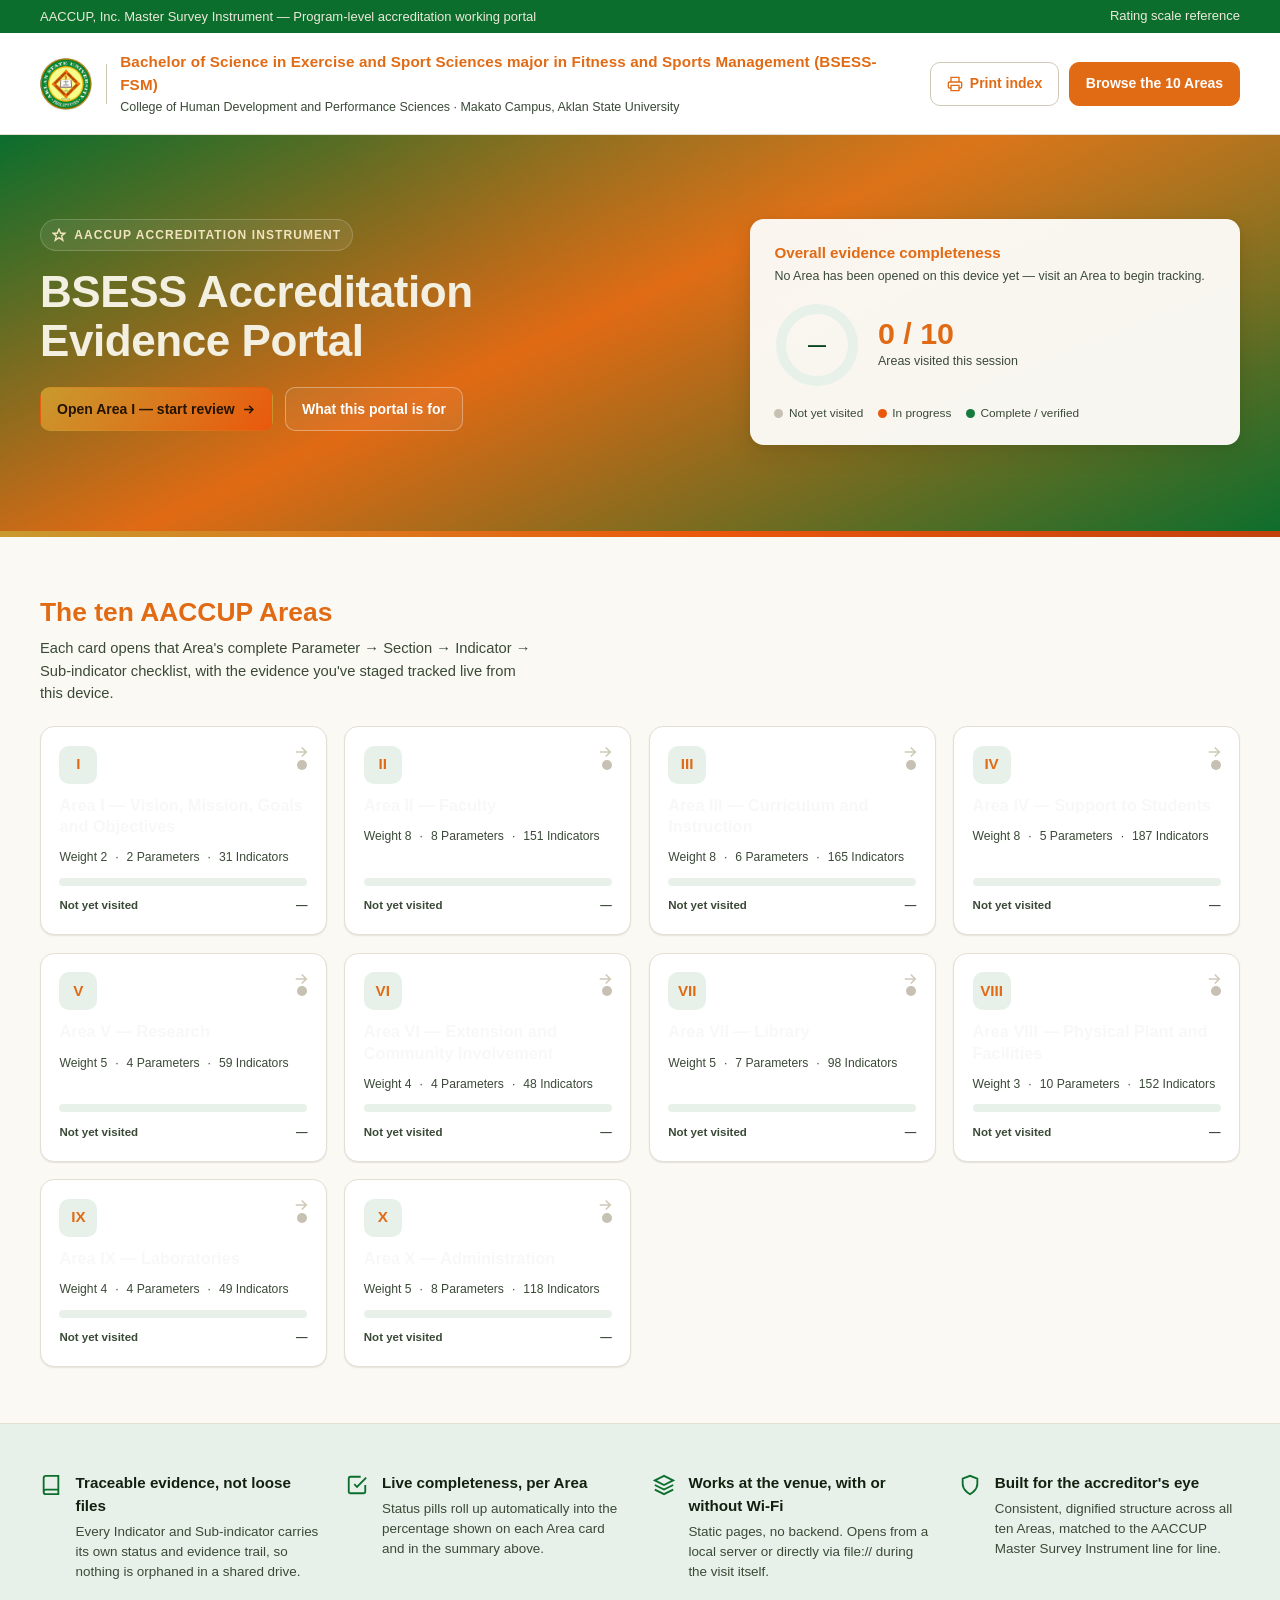
==== index.html @ 98b78274 "first commit" ====
<!DOCTYPE html>
<html lang="en">
<head>
<meta charset="UTF-8">
<meta name="viewport" content="width=device-width, initial-scale=1">
<title>BSESS Accreditation Evidence Portal — AACCUP Ten Areas | Aklan State University</title>
<meta name="description" content="Official evidence portal for the AACCUP accreditation of the Bachelor of Science in Exercise and Sport Sciences (BSESS) program at Aklan State University. Browse documentary evidence and live completeness status across all ten AACCUP Areas.">
<link rel="canonical" href="index.html">
<meta name="theme-color" content="#08421C">
<meta name="color-scheme" content="light dark">

<!-- Open Graph / Twitter — replace /assets/img/og-campaign-banner.* with the real CHDPS campaign banner export before deploy -->
<meta property="og:type" content="website">
<meta property="og:site_name" content="BSESS Accreditation Evidence Portal">
<meta property="og:title" content="BSESS Accreditation Evidence Portal — AACCUP Ten Areas">
<meta property="og:description" content="Curated documentary evidence for the AACCUP accreditation of the BSESS program, Aklan State University.">
<meta property="og:image" content="assets/img/og-campaign-banner.jpg">
<meta property="og:image:width" content="1200">
<meta property="og:image:height" content="630">
<meta name="twitter:card" content="summary_large_image">
<meta name="twitter:title" content="BSESS Accreditation Evidence Portal">
<meta name="twitter:description" content="Curated documentary evidence for the AACCUP accreditation of the BSESS program, Aklan State University.">
<meta name="twitter:image" content="assets/img/og-campaign-banner.jpg">

<!-- Favicon — inline vector mark, no external asset, never distorts -->
<link rel="icon" type="image/svg+xml" href="data:image/svg+xml,%3Csvg xmlns='http://www.w3.org/2000/svg' viewBox='0 0 64 64'%3E%3Ccircle cx='32' cy='32' r='31' fill='%2308421C' stroke='%23C99A2E' stroke-width='2'/%3E%3Ctext x='32' y='41' font-family='Georgia,serif' font-size='26' fill='%23FBF9F4' text-anchor='middle'%3EA%3C/text%3E%3C/svg%3E">
<link rel="apple-touch-icon" href="data:image/svg+xml,%3Csvg xmlns='http://www.w3.org/2000/svg' viewBox='0 0 64 64'%3E%3Crect width='64' height='64' rx='12' fill='%2308421C'/%3E%3Ctext x='32' y='41' font-family='Georgia,serif' font-size='26' fill='%23FBF9F4' text-anchor='middle'%3EA%3C/text%3E%3C/svg%3E">

<script type="application/ld+json">
{
  "@context": "https://schema.org",
  "@graph": [
    {
      "@type": "EducationalOrganization",
      "name": "Aklan State University",
      "alternateName": "ASU",
      "url": "https://asu.edu.ph/",
      "department": {
        "@type": "EducationalOrganization",
        "name": "College of Human Development and Physical Sciences",
        "alternateName": "CHDPS"
      }
    },
    {
      "@type": "Organization",
      "name": "BSESS Accreditation Evidence Portal",
      "description": "Curated repository of documentary evidence organized against the AACCUP Master Survey Instrument (10 Areas) for the Bachelor of Science in Exercise and Sport Sciences program.",
      "parentOrganization": "Aklan State University"
    }
  ]
}
</script>

<style>
/* ============================================================
   BSESS Accreditation Evidence Portal — Landing screen
   Hand-written, dependency-free CSS. No frameworks, no CDN.
   ============================================================ */
:root{
  --green-900:#f8f8f8;
  --green-800:#e16a14;
  --green-700:#0B6E2D;
  --green-600:#157A3C;
  --green-100:#E7F1E9;
  --gold-600:#A9791E;
  --gold-500:#C99A2E;
  --gold-200:#F1E3BE;
  --orange-600:#C2410C;
  --orange-500:#EA580C;
  --orange-100:#FCE7DA;
  --ink:#12210F;
  --ink-soft:#3A4A37;
  --paper:#FBF9F4;
  --surface:#FFFFFF;
  --line:#E3DFD3;
  --line-strong:#CFC9B8;
  --focus:#C2410C;
  --radius:14px;
  --shadow-1:0 1px 2px rgba(18,33,15,.06),0 1px 1px rgba(18,33,15,.04);
  --shadow-2:0 8px 24px rgba(18,33,15,.10),0 2px 6px rgba(18,33,15,.06);
  --maxw:1240px;
  --dur:220ms;
  --ease:cubic-bezier(.2,.7,.2,1);
  font-size:16px;
}
@media (min-width:1600px){:root{font-size:17px;}}

*{box-sizing:border-box;}
html,body{margin:0;padding:0;}
html{-webkit-text-size-adjust:100%;}
body{
  font-family:-apple-system,BlinkMacSystemFont,"Segoe UI",Roboto,"Helvetica Neue",Arial,"Noto Sans",sans-serif;
  color:var(--ink);
  background:var(--paper);
  line-height:1.5;
}
img{max-width:100%;display:block;}
a{color:inherit;}
button{font:inherit;}

/* Focus ring — WCAG AA visible, 2px, orange-600, never suppressed */
:focus-visible{
  outline:2px solid var(--focus);
  outline-offset:2px;
  border-radius:6px;
}
a:focus,button:focus{outline:none;} /* fallback removed; :focus-visible governs */

/* Skip link */
.skip-link{
  position:absolute;
  left:-999px;
  top:0;
  background:var(--green-800);
  color:#fff;
  padding:.75rem 1.1rem;
  z-index:1000;
  border-radius:0 0 8px 0;
  font-weight:600;
}
.skip-link:focus{left:0;}

.visually-hidden{
  position:absolute!important;
  width:1px;height:1px;
  overflow:hidden;
  clip:rect(0 0 0 0);
  white-space:nowrap;
}

/* ---------- Utility bar ---------- */
.utility-bar{
  background:var(--green-700);
  color:#EDE9DA;
  font-size:.8125rem;
}
.utility-bar .wrap{
  max-width:var(--maxw);
  margin:0 auto;
  padding:.4rem 1.25rem;
  display:flex;
  gap:1rem;
  justify-content:space-between;
  align-items:center;
  flex-wrap:wrap;
}
.utility-bar a{
  color:#EDE9DA;
  text-decoration:none;
  border-bottom:1px solid transparent;
}
.utility-bar a:hover{border-bottom-color:var(--gold-500);}

/* ---------- Header / masthead ---------- */
.masthead{
  background:var(--surface);
  border-bottom:1px solid var(--line);
}
.masthead .wrap{
  max-width:var(--maxw);
  margin:0 auto;
  padding:1.1rem 1.25rem;
  display:flex;
  align-items:center;
  gap:1rem;
  flex-wrap:wrap;
}
.brand-lockup{
  display:flex;
  align-items:center;
  gap:.85rem;
  min-width:0;
  flex:1 1 320px;
}
.brand-lockup svg{
  flex-shrink:0;
  width:52px;height:52px;
}
.brand-lockup .divider{
  width:1px;
  height:40px;
  background:var(--line-strong);
  flex-shrink:0;
}
.brand-text h2{
  margin:0;
  font-size:.95rem;
  font-weight:700;
  color:var(--green-800);
  letter-spacing:.01em;
}
.brand-text p{
  margin:.1rem 0 0;
  font-size:.78rem;
  color:var(--ink-soft);
}
.masthead-actions{
  display:flex;
  gap:.6rem;
  flex-wrap:wrap;
}
.btn{
  display:inline-flex;
  align-items:center;
  gap:.4rem;
  min-height:44px;
  padding:.55rem 1rem;
  border-radius:10px;
  border:1px solid var(--line-strong);
  background:var(--surface);
  color:var(--green-800);
  font-weight:600;
  font-size:.875rem;
  text-decoration:none;
  cursor:pointer;
  transition:background var(--dur) var(--ease),border-color var(--dur) var(--ease);
}
.btn:hover{background:var(--green-100);border-color:var(--green-600);}
.btn.primary{
  background:var(--green-800);
  border-color:var(--green-800);
  color:#fff;
}
.btn.primary:hover{background:var(--green-700);}

/* ---------- Hero ---------- */
.hero{
  position:relative;
  overflow:hidden;
  background:
    radial-gradient(1200px 480px at 82% -10%, rgba(201,154,46,.28), transparent 60%),
    linear-gradient(155deg,var(--green-700) 0%, var(--green-800) 46%, var(--green-700) 100%);
  color:#F3EFE1;
}
.hero::after{
  content:"";
  position:absolute;
  inset:auto 0 0 0;
  height:6px;
  background:linear-gradient(90deg,var(--gold-500),var(--orange-500) 55%,var(--orange-600));
}
.hero .wrap{
  max-width:var(--maxw);
  margin:0 auto;
  padding:clamp(2.4rem,6vw,4.5rem) 1.25rem clamp(2.8rem,7vw,5rem);
  display:grid;
  grid-template-columns:1.15fr .85fr;
  gap:clamp(1.5rem,4vw,3rem);
  align-items:center;
}
@media (max-width:900px){
  .hero .wrap{grid-template-columns:1fr;}
}
.eyebrow{
  display:inline-flex;
  align-items:center;
  gap:.5rem;
  font-size:.75rem;
  font-weight:700;
  letter-spacing:.09em;
  text-transform:uppercase;
  color:var(--gold-200);
  background:rgba(255,255,255,.08);
  border:1px solid rgba(255,255,255,.18);
  padding:.35rem .7rem;
  border-radius:999px;
  margin-bottom:1rem;
}
.hero h1{
  font-size:clamp(1.9rem,4vw,2.75rem);
  line-height:1.12;
  margin:0 0 .7rem;
  font-weight:800;
  letter-spacing:-.01em;
}
.hero .lede{
  font-size:clamp(1rem,1.6vw,1.15rem);
  color:#E4DECB;
  max-width:46ch;
  margin:0 0 1.4rem;
}
.hero-cta{
  display:flex;
  gap:.75rem;
  flex-wrap:wrap;
  margin-bottom:1.6rem;
}
.hero .btn.on-dark{
  background:rgba(255,255,255,.06);
  border-color:rgba(255,255,255,.35);
  color:#fff;
}
.hero .btn.on-dark:hover{background:rgba(255,255,255,.16);}
.hero .btn.gold{
  background:linear-gradient(135deg,var(--gold-500),var(--orange-500));
  border-color:transparent;
  color:#241300;
}
.hero .btn.gold:hover{filter:brightness(1.06);}

.instrument-chip{
  display:flex;
  gap:.6rem;
  align-items:flex-start;
  font-size:.85rem;
  color:#D9D2BA;
  border-top:1px solid rgba(255,255,255,.18);
  padding-top:1rem;
  max-width:46ch;
}
.instrument-chip svg{flex-shrink:0;margin-top:2px;}

/* Overall progress card inside hero */
.progress-card{
  background:rgba(251,249,244,.98);
  color:var(--ink);
  border-radius:var(--radius);
  padding:1.4rem 1.5rem;
  box-shadow:var(--shadow-2);
}
.progress-card h2{
  margin:0 0 .15rem;
  font-size:.95rem;
  font-weight:700;
  color:var(--green-800);
}
.progress-card .sub{
  margin:0 0 1rem;
  font-size:.78rem;
  color:var(--ink-soft);
}
.progress-ring-row{
  display:flex;
  align-items:center;
  gap:1.1rem;
}
.progress-ring{
  flex-shrink:0;
}
.progress-stat-value{
  font-size:1.9rem;
  font-weight:800;
  color:var(--green-800);
  line-height:1;
}
.progress-stat-label{
  font-size:.78rem;
  color:var(--ink-soft);
  margin-top:.2rem;
}
.mini-legend{
  display:flex;
  gap:.9rem;
  margin-top:1.1rem;
  flex-wrap:wrap;
  font-size:.74rem;
  color:var(--ink-soft);
}
.mini-legend span{display:inline-flex;align-items:center;gap:.35rem;}
.mini-legend i{width:9px;height:9px;border-radius:50%;display:inline-block;}

/* ---------- Section framing ---------- */
main{display:block;}
.section{
  max-width:var(--maxw);
  margin:0 auto;
  padding:clamp(2.2rem,5vw,3.5rem) 1.25rem;
}
.section-head{
  display:flex;
  justify-content:space-between;
  align-items:flex-end;
  gap:1rem;
  flex-wrap:wrap;
  margin-bottom:1.4rem;
}
.section-head h2{
  font-size:clamp(1.3rem,2.4vw,1.65rem);
  margin:0 0 .3rem;
  color:var(--green-800);
  font-weight:800;
}
.section-head p{
  margin:0;
  color:var(--ink-soft);
  max-width:60ch;
  font-size:.92rem;
}

/* ---------- Area grid ---------- */
.area-grid{
  list-style:none;
  margin:0;
  padding:0;
  display:grid;
  grid-template-columns:repeat(auto-fill,minmax(270px,1fr));
  gap:1.1rem;
}
@container (min-width: 1024px){
  .area-grid{grid-template-columns:repeat(5,1fr);}
}
.area-card{
  position:relative;
  display:flex;
  flex-direction:column;
  gap:.7rem;
  height:100%;
  background:var(--surface);
  border:1px solid var(--line);
  border-radius:var(--radius);
  padding:1.15rem 1.15rem 1.25rem;
  text-decoration:none;
  color:var(--ink);
  box-shadow:var(--shadow-1);
  transition:transform var(--dur) var(--ease),box-shadow var(--dur) var(--ease),border-color var(--dur) var(--ease);
  min-height:44px;
}
.area-card:hover{
  transform:translateY(-3px);
  box-shadow:var(--shadow-2);
  border-color:var(--green-600);
}
.area-card:focus-visible{
  transform:translateY(-3px);
}
.area-card .top-row{
  display:flex;
  align-items:center;
  justify-content:space-between;
  gap:.6rem;
}
.area-roman{
  display:inline-flex;
  align-items:center;
  justify-content:center;
  width:38px;height:38px;
  border-radius:10px;
  background:var(--green-100);
  color:var(--green-800);
  font-weight:800;
  font-size:.95rem;
  flex-shrink:0;
}
.status-dot{
  width:10px;height:10px;
  border-radius:50%;
  flex-shrink:0;
}
.status-dot.not-visited{background:#C6C1B2;}
.status-dot.started{background:var(--orange-500);}
.status-dot.complete{background:var(--green-600);}

.area-card h3{
  margin:0;
  font-size:1.02rem;
  font-weight:700;
  line-height:1.3;
  color:var(--green-900);
}
.area-meta{
  font-size:.76rem;
  color:var(--ink-soft);
  display:flex;
  gap:.5rem;
  flex-wrap:wrap;
}
.area-meta span{white-space:nowrap;}
.area-progress-track{
  height:8px;
  border-radius:999px;
  background:var(--green-100);
  overflow:hidden;
  margin-top:auto;
}
.area-progress-fill{
  height:100%;
  border-radius:999px;
  background:linear-gradient(90deg,var(--green-600),var(--green-800));
  width:0%;
  transition:width var(--dur) var(--ease);
}
.area-progress-fill.has-gold{
  background:linear-gradient(90deg,var(--gold-500),var(--orange-500));
}
.area-progress-text{
  display:flex;
  justify-content:space-between;
  font-size:.72rem;
  color:var(--ink-soft);
  font-weight:600;
}
.area-card .go{
  position:absolute;
  top:1rem;right:1rem;
  color:var(--line-strong);
}
.area-card:hover .go,.area-card:focus-visible .go{color:var(--orange-600);}

@media (prefers-reduced-motion:reduce){
  .area-card,.area-progress-fill{transition:none;}
  .area-card:hover{transform:none;}
}

/* ---------- About / purpose strip ---------- */
.purpose-strip{
  background:var(--green-100);
  border-top:1px solid var(--line);
  border-bottom:1px solid var(--line);
}
.purpose-grid{
  max-width:var(--maxw);
  margin:0 auto;
  padding:clamp(2rem,4vw,3rem) 1.25rem;
  display:grid;
  grid-template-columns:repeat(auto-fit,minmax(220px,1fr));
  gap:1.6rem;
}
.purpose-item{display:flex;gap:.85rem;align-items:flex-start;}
.purpose-item svg{flex-shrink:0;color:var(--green-700);margin-top:2px;}
.purpose-item h3{margin:0 0 .25rem;font-size:.95rem;color:var(--green-7ss00);}
.purpose-item p{margin:0;font-size:.84rem;color:var(--ink-soft);}

/* ---------- Footer ---------- */
footer.site-footer{
  background:var(--green-700);
  color:#CFC9B8;
}
.site-footer .wrap{
  max-width:var(--maxw);
  margin:0 auto;
  padding:2rem 1.25rem;
  display:flex;
  justify-content:space-between;
  gap:1.5rem;
  flex-wrap:wrap;
  font-size:.82rem;
}
.site-footer a{color:#E7DFC3;text-decoration:none;}
.site-footer a:hover{text-decoration:underline;}
.rating-note{max-width:560px;line-height:1.6;}
.rating-note table{
  border-collapse:collapse;
  margin-top:.6rem;
  font-size:.78rem;
}
.rating-note th,.rating-note td{
  border:1px solid rgba(255,255,255,.18);
  padding:.3rem .55rem;
  text-align:left;
}

/* ---------- Print stylesheet: clean one-page cover sheet ---------- */
@media print{
  .no-print,.utility-bar,.masthead-actions,.hero-cta,.progress-card,.purpose-strip,.site-footer nav,.area-card .go,.skip-link{
    display:none!important;
  }
  body{background:#fff;color:#000;}
  .hero{background:none;color:#000;padding:0;}
  .hero::after{display:none;}
  .hero .wrap{grid-template-columns:1fr;padding:0 0 1rem;}
  .brand-lockup svg,.instrument-chip svg{filter:none;}
  .instrument-chip{color:#000;border-color:#000;}
  .area-grid{grid-template-columns:1fr!important;gap:0;}
  .area-card{
    box-shadow:none;border:none;border-bottom:1px solid #999;
    border-radius:0;padding:.5rem 0;flex-direction:row;align-items:center;gap:.5rem;
  }
  .area-card:hover{transform:none;}
  .area-progress-track{display:none;}
  .print-index{display:block!important;}
  a{color:#000;}
  @page{margin:2cm;}
}
.print-index{display:none;}

/* ---------- Dark mode ---------- */
@media (prefers-color-scheme:dark){
  :root{
    --paper:#0E1B0F;
    --surface:#152417;
    --ink:#EDE9DA;
    --ink-soft:#B9B49E;
    --line:#28371F;
    --line-strong:#3A4B2B;
    --green-100:#1C2B1A;
  }
  .masthead{background:var(--surface);}
  .progress-card{background:#1B2A18;color:var(--ink);}
  .progress-card h2{color:#DCE8D4;}
  .status-dot.not-visited{background:#5A5544;}
  .btn{background:var(--surface);color:#EDE9DA;}
  .btn:hover{background:#1E2E19;}
}
</style>
</head>
<body>

<a class="skip-link" href="#main-content">Skip to content</a>

<div class="utility-bar no-print">
  <div class="wrap">
    <span>AACCUP, Inc. Master Survey Instrument — Program-level accreditation working portal</span>
    <a href="#rating-scale">Rating scale reference</a>
  </div>
</div>

<header class="masthead">
  <div class="wrap">
    <div class="brand-lockup">
      <!-- ASU seal — vector mark, fixed aspect, never stretched, no colour filter -->
      <picture>
  <img src="assets/img/asu-seal-208.png"
       alt="Official seal of Aklan State University"
       width="52" height="52"
       fetchpriority="high" decoding="async">
</picture>
      <span class="divider" aria-hidden="true"></span>
      <div class="brand-text">
        <h2>Bachelor of Science in Exercise and Sport Sciences major in Fitness and Sports Management (BSESS-FSM)</h2>
        <p>College of Human Development and Performance Sciences · Makato Campus, Aklan State University</p>
      </div>
    </div>
    <div class="masthead-actions no-print">
      <button type="button" class="btn" id="printBtn">
        <svg width="16" height="16" viewBox="0 0 24 24" fill="none" stroke="currentColor" stroke-width="2" aria-hidden="true"><path d="M6 9V2h12v7M6 18H4a2 2 0 0 1-2-2v-5a2 2 0 0 1 2-2h16a2 2 0 0 1 2 2v5a2 2 0 0 1-2 2h-2M6 14h12v8H6z"/></svg>
        Print index
      </button>
      <a class="btn primary" href="#area-grid">Browse the 10 Areas</a>
    </div>
  </div>
</header>

<main id="main-content">

  <section class="hero" aria-labelledby="hero-heading">
    <div class="wrap">
      <div>
        <p class="eyebrow">
          <svg width="14" height="14" viewBox="0 0 24 24" fill="none" stroke="currentColor" stroke-width="2.4" aria-hidden="true"><path d="M12 2l3 7h7l-5.5 4.5L18.5 21 12 16.5 5.5 21l2-7.5L2 9h7z"/></svg>
          AACCUP Accreditation Instrument
        </p>
        <h1 id="hero-heading">BSESS Accreditation<br>Evidence Portal</h1>
        <p class="lede"></p>
        <div class="hero-cta">
          <a class="btn gold" href="#area-grid">
            Open Area I — start review
            <svg width="15" height="15" viewBox="0 0 24 24" fill="none" stroke="currentColor" stroke-width="2.5" aria-hidden="true"><path d="M5 12h14M13 6l6 6-6 6"/></svg>
          </a>
          <a class="btn on-dark" href="#purpose">What this portal is for</a>
        </div>
      </div>

      <div class="progress-card" aria-labelledby="progress-heading">
        <h2 id="progress-heading">Overall evidence completeness</h2>
        <p class="sub" id="progressSub">Loading locally staged progress…</p>
        <div class="progress-ring-row">
          <svg class="progress-ring" width="86" height="86" viewBox="0 0 86 86" role="img" aria-labelledby="ringLabel">
            <title id="ringLabel">Overall percent of indicators marked complete or verified</title>
            <circle cx="43" cy="43" r="36" fill="none" stroke="#E7F1E9" stroke-width="10"/>
            <circle id="ringFill" cx="43" cy="43" r="36" fill="none" stroke="#0B6E2D" stroke-width="10"
                    stroke-dasharray="226.19" stroke-dashoffset="226.19" stroke-linecap="round" transform="rotate(-90 43 43)"/>
            <text id="ringPercent" x="43" y="49" text-anchor="middle" font-family="inherit" font-size="18" font-weight="800" fill="#08421C">—</text>
          </svg>
          <div>
            <div class="progress-stat-value" id="statAreasVisited">0 / 10</div>
            <div class="progress-stat-label">Areas visited this session</div>
          </div>
        </div>
        <div class="mini-legend">
          <span><i style="background:#C6C1B2"></i> Not yet visited</span>
          <span><i style="background:#EA580C"></i> In progress</span>
          <span><i style="background:#157A3C"></i> Complete / verified</span>
        </div>
      </div>
    </div>
  </section>

  <section class="section" id="area-grid-section" aria-labelledby="areas-heading">
    <div class="section-head">
      <div>
        <h2 id="areas-heading">The ten AACCUP Areas</h2>
        <p>Each card opens that Area's complete Parameter → Section → Indicator → Sub-indicator checklist, with the evidence you've staged tracked live from this device.</p>
      </div>
    </div>
    <ul class="area-grid" id="area-grid" role="list"></ul>
  </section>

  <section class="purpose-strip" id="purpose" aria-labelledby="purpose-heading">
    <div class="purpose-grid">
      <h2 id="purpose-heading" class="visually-hidden">What this portal is for</h2>
      <div class="purpose-item">
        <svg width="22" height="22" viewBox="0 0 24 24" fill="none" stroke="currentColor" stroke-width="2" aria-hidden="true"><path d="M4 19.5A2.5 2.5 0 0 1 6.5 17H20M6.5 2H20v20H6.5A2.5 2.5 0 0 1 4 19.5v-15A2.5 2.5 0 0 1 6.5 2z"/></svg>
        <div>
          <h3>Traceable evidence, not loose files</h3>
          <p>Every Indicator and Sub-indicator carries its own status and evidence trail, so nothing is orphaned in a shared drive.</p>
        </div>
      </div>
      <div class="purpose-item">
        <svg width="22" height="22" viewBox="0 0 24 24" fill="none" stroke="currentColor" stroke-width="2" aria-hidden="true"><path d="M9 11l3 3L22 4M21 12v7a2 2 0 0 1-2 2H5a2 2 0 0 1-2-2V5a2 2 0 0 1 2-2h11"/></svg>
        <div>
          <h3>Live completeness, per Area</h3>
          <p>Status pills roll up automatically into the percentage shown on each Area card and in the summary above.</p>
        </div>
      </div>
      <div class="purpose-item">
        <svg width="22" height="22" viewBox="0 0 24 24" fill="none" stroke="currentColor" stroke-width="2" aria-hidden="true"><path d="M12 2L2 7l10 5 10-5-10-5zM2 17l10 5 10-5M2 12l10 5 10-5"/></svg>
        <div>
          <h3>Works at the venue, with or without Wi-Fi</h3>
          <p>Static pages, no backend. Opens from a local server or directly via file:// during the visit itself.</p>
        </div>
      </div>
      <div class="purpose-item">
        <svg width="22" height="22" viewBox="0 0 24 24" fill="none" stroke="currentColor" stroke-width="2" aria-hidden="true"><path d="M12 22s8-4 8-11V5l-8-3-8 3v6c0 7 8 11 8 11z"/></svg>
        <div>
          <h3>Built for the accreditor's eye</h3>
          <p>Consistent, dignified structure across all ten Areas, matched to the AACCUP Master Survey Instrument line for line.</p>
        </div>
      </div>
    </div>
  </section>

</main>



<!-- Print-only one-page cover sheet: seal, program, area index table, revision date. No nav, no buttons. -->
<div class="print-index">
  <h1 style="margin-bottom:.2rem;">BSESS Accreditation Evidence Portal</h1>
  <p style="margin:0 0 1rem;">College of Human Development and Physical Sciences (CHDPS) · Aklan State University<br>AACCUP, Inc. Master Survey Instrument — Area Index</p>
  <table style="width:100%;border-collapse:collapse;font-size:.85rem;">
    <thead>
      <tr>
        <th style="border:1px solid #000;padding:.3rem .5rem;text-align:left;">Area</th>
        <th style="border:1px solid #000;padding:.3rem .5rem;text-align:left;">Title</th>
        <th style="border:1px solid #000;padding:.3rem .5rem;text-align:right;">Weight</th>
        <th style="border:1px solid #000;padding:.3rem .5rem;text-align:right;">Parameters</th>
        <th style="border:1px solid #000;padding:.3rem .5rem;text-align:right;">Indicators &amp; sub-indicators</th>
      </tr>
    </thead>
    <tbody id="printIndexBody"></tbody>
  </table>
  <p style="margin-top:1rem;font-size:.8rem;">Printed <span id="printDate"></span> — Revision date: <span id="printRevisionDate">—</span></p>
</div>

<script>
(function(){
  "use strict";

  // ---- Static manifest: derived from the real AACCUP Master Survey Instrument
  // baked into area-1.html … area-10.html (see page-sub line on each Area page). ----
  var AREAS = [
    {id:"area-1",  roman:"I",    title:"Vision, Mission, Goals and Objectives", weight:2,  parameters:2,  indicators:31,  href:"area-1.html"},
    {id:"area-2",  roman:"II",   title:"Faculty",                                weight:8,  parameters:8,  indicators:151, href:"area-2.html"},
    {id:"area-3",  roman:"III",  title:"Curriculum and Instruction",             weight:8,  parameters:6,  indicators:165, href:"area-3.html"},
    {id:"area-4",  roman:"IV",   title:"Support to Students",                    weight:8,  parameters:5,  indicators:187, href:"area-4.html"},
    {id:"area-5",  roman:"V",    title:"Research",                               weight:5,  parameters:4,  indicators:59,  href:"area-5.html"},
    {id:"area-6",  roman:"VI",   title:"Extension and Community Involvement",    weight:4,  parameters:4,  indicators:48,  href:"area-6.html"},
    {id:"area-7",  roman:"VII",  title:"Library",                                weight:5,  parameters:7,  indicators:98,  href:"area-7.html"},
    {id:"area-8",  roman:"VIII", title:"Physical Plant and Facilities",          weight:3,  parameters:10, indicators:152, href:"area-8.html"},
    {id:"area-9",  roman:"IX",   title:"Laboratories",                           weight:4,  parameters:4,  indicators:49,  href:"area-9.html"},
    {id:"area-10", roman:"X",    title:"Administration",                         weight:5,  parameters:8,  indicators:118, href:"area-10.html"}
  ];
  var REVISION_DATE = "2026-09-07";

  function fmtDate(iso){
    try{
      var d = new Date(iso + "T00:00:00");
      if(isNaN(d.getTime())) return iso;
      return d.toLocaleDateString(undefined,{year:"numeric",month:"long",day:"numeric"});
    }catch(e){ return iso; }
  }

  // ---- Defensive read of the same progress cache the Area pages maintain.
  // Never throws; unknown/missing shapes degrade to "not visited" silently. ----
  function readProgressCache(){
    var out = {};
    try{
      if(typeof window.localStorage === "undefined") return out;
      var raw = window.localStorage.getItem("bsess_progress_v2");
      if(!raw) return out;
      var parsed = JSON.parse(raw);
      if(parsed && typeof parsed === "object") out = parsed;
    }catch(e){ /* localStorage unavailable or corrupt — fall back silently */ }
    return out;
  }

  function extractAreaStats(entry, totalIndicators){
    // Accept a few plausible cache shapes without assuming one true schema.
    var total = totalIndicators, complete = 0, verified = 0, inProgress = 0, visited = false;
    if(entry && typeof entry === "object"){
      visited = true;
      if(typeof entry.total === "number" && entry.total > 0) total = entry.total;
      if(typeof entry.complete === "number") complete = entry.complete;
      if(typeof entry.verified === "number") verified = entry.verified;
      if(typeof entry.inProgress === "number") inProgress = entry.inProgress;
      if(typeof entry.percent === "number" && !complete && !verified){
        complete = Math.round((entry.percent/100) * total);
      }
    }
    var done = complete + verified;
    var pct = total > 0 ? Math.min(100, Math.round((done/total)*100)) : 0;
    return {visited:visited, total:total, done:done, inProgress:inProgress, pct:pct};
  }

  function buildAreaCard(area, stats){
    var li = document.createElement("li");

    var a = document.createElement("a");
    a.className = "area-card";
    a.href = area.href;

    var top = document.createElement("div");
    top.className = "top-row";

    var badge = document.createElement("span");
    badge.className = "area-roman";
    badge.textContent = area.roman;
    badge.setAttribute("aria-hidden","true");

    var dot = document.createElement("span");
    dot.className = "status-dot " + (!stats.visited ? "not-visited" : (stats.pct >= 100 ? "complete" : "started"));

    top.appendChild(badge);
    top.appendChild(dot);

    var h3 = document.createElement("h3");
    h3.textContent = "Area " + area.roman + " — " + area.title;

    var meta = document.createElement("div");
    meta.className = "area-meta";
    meta.innerHTML =
      "<span>Weight " + area.weight + "</span>" +
      "<span>&middot;</span><span>" + area.parameters + " Parameters</span>" +
      "<span>&middot;</span><span>" + area.indicators + " Indicators</span>";

    var track = document.createElement("div");
    track.className = "area-progress-track";
    var fill = document.createElement("div");
    fill.className = "area-progress-fill" + (stats.visited && stats.pct > 0 && stats.pct < 100 ? " has-gold" : "");
    fill.style.width = (stats.visited ? stats.pct : 0) + "%";
    track.appendChild(fill);

    var pctText = document.createElement("div");
    pctText.className = "area-progress-text";
    var label = stats.visited
      ? (stats.done + " / " + stats.total + " indicators")
      : "Not yet visited";
    pctText.innerHTML = "<span>" + label + "</span><span>" + (stats.visited ? stats.pct + "%" : "—") + "</span>";

    var go = document.createElement("span");
    go.className = "go";
    go.setAttribute("aria-hidden","true");
    go.innerHTML = "<svg width='18' height='18' viewBox='0 0 24 24' fill='none' stroke='currentColor' stroke-width='2.2'><path d='M5 12h14M13 6l6 6-6 6'/></svg>";

    a.appendChild(top);
    a.appendChild(h3);
    a.appendChild(meta);
    a.appendChild(track);
    a.appendChild(pctText);
    a.appendChild(go);
    li.appendChild(a);
    return li;
  }

  function renderAreaGrid(){
    var grid = document.getElementById("area-grid");
    if(!grid) return;
    var cache = readProgressCache();
    var visitedCount = 0, totalPct = 0, anyVisited = false;

    AREAS.forEach(function(area){
      var stats = extractAreaStats(cache[area.id], area.indicators);
      if(stats.visited){ visitedCount++; anyVisited = true; }
      totalPct += stats.pct;
      grid.appendChild(buildAreaCard(area, stats));
    });

    // Overall ring + summary — guarded so a bad cache never breaks layout.
    try{
      var overall = anyVisited ? Math.round(totalPct / AREAS.length) : 0;
      var ring = document.getElementById("ringFill");
      var pctEl = document.getElementById("ringPercent");
      var subEl = document.getElementById("progressSub");
      var visitedEl = document.getElementById("statAreasVisited");
      var CIRC = 226.19;
      if(ring){
        var offset = CIRC - (CIRC * overall / 100);
        ring.style.strokeDashoffset = anyVisited ? String(offset) : String(CIRC);
      }
      if(pctEl) pctEl.textContent = anyVisited ? overall + "%" : "—";
      if(subEl) subEl.textContent = anyVisited
        ? "Computed from locally staged evidence on this device."
        : "No Area has been opened on this device yet — visit an Area to begin tracking.";
      if(visitedEl) visitedEl.textContent = visitedCount + " / " + AREAS.length;
    }catch(e){ /* rendering the summary must never break the page */ }
  }

  function renderPrintIndex(){
    var body = document.getElementById("printIndexBody");
    if(!body) return;
    AREAS.forEach(function(area){
      var tr = document.createElement("tr");
      tr.innerHTML =
        "<td style='border:1px solid #000;padding:.3rem .5rem;'>" + area.roman + "</td>" +
        "<td style='border:1px solid #000;padding:.3rem .5rem;'>" + area.title + "</td>" +
        "<td style='border:1px solid #000;padding:.3rem .5rem;text-align:right;'>" + area.weight + "</td>" +
        "<td style='border:1px solid #000;padding:.3rem .5rem;text-align:right;'>" + area.parameters + "</td>" +
        "<td style='border:1px solid #000;padding:.3rem .5rem;text-align:right;'>" + area.indicators + "</td>";
      body.appendChild(tr);
    });
  }

  function wireControls(){
    var printBtn = document.getElementById("printBtn");
    if(printBtn){
      printBtn.addEventListener("click", function(){
        try{ window.print(); }catch(e){ /* no-op if print unsupported */ }
      });
    }
  }

  function setRevisionDates(){
    try{
      var human = fmtDate(REVISION_DATE);
      var footerEl = document.getElementById("revisionDate");
      var printRevEl = document.getElementById("printRevisionDate");
      var printDateEl = document.getElementById("printDate");
      if(footerEl) footerEl.textContent = "Revision date: " + human;
      if(printRevEl) printRevEl.textContent = human;
      if(printDateEl) printDateEl.textContent = new Date().toLocaleDateString();
    }catch(e){ /* dates are cosmetic — never block rendering */ }
  }

  function init(){
    try{ renderAreaGrid(); }catch(e){ /* keep going even if this fails */ }
    try{ renderPrintIndex(); }catch(e){}
    try{ wireControls(); }catch(e){}
    try{ setRevisionDates(); }catch(e){}
  }

  if(document.readyState === "loading"){
    document.addEventListener("DOMContentLoaded", init);
  }else{
    init();
  }
})();
</script>
</body>
</html>
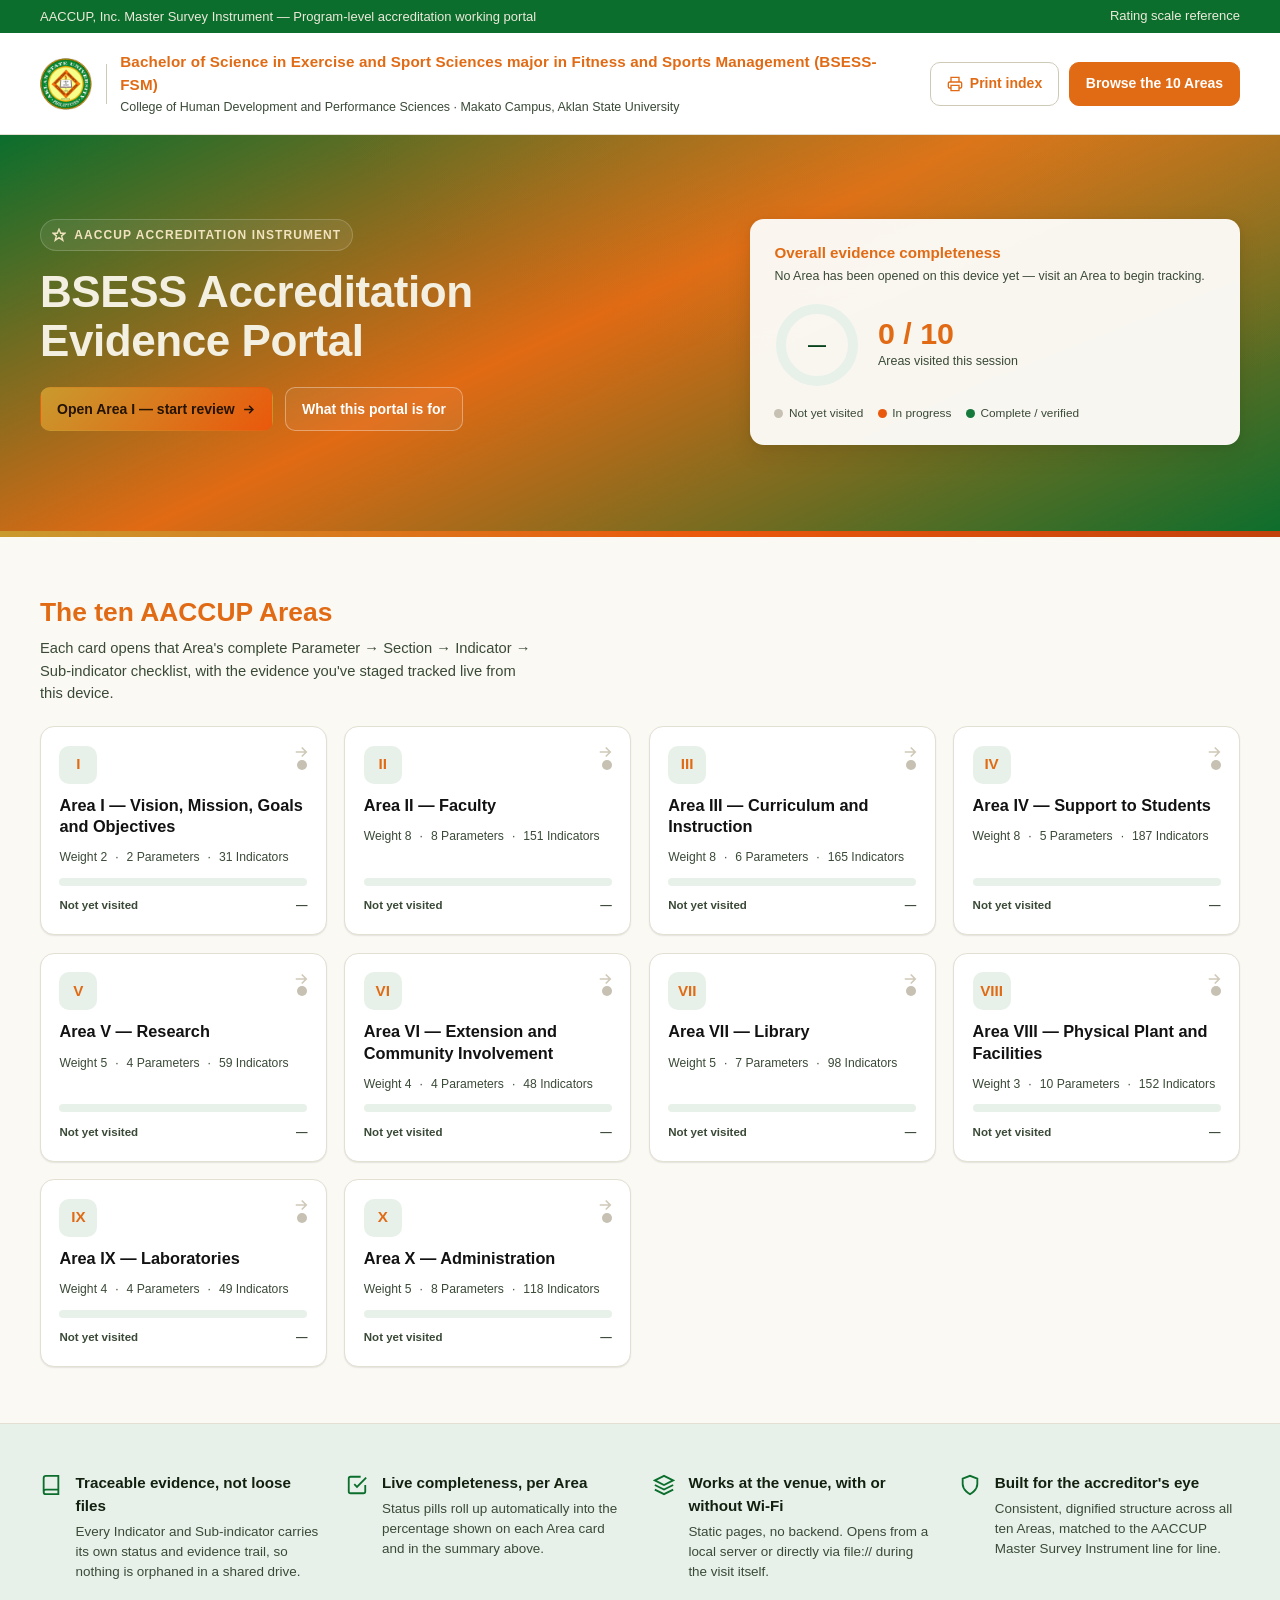
==== commit 2bcc2178: "Change Color" ====
--- a/index.html
+++ b/index.html
@@ -58,6 +58,7 @@
    ============================================================ */
 :root{
   --green-900:#f8f8f8;
+  --green-300:#121212;
   --green-800:#e16a14;
   --green-700:#0B6E2D;
   --green-600:#157A3C;
@@ -455,7 +456,7 @@
   font-size:1.02rem;
   font-weight:700;
   line-height:1.3;
-  color:var(--green-900);
+  color:var(--green-300);
 }
 .area-meta{
   font-size:.76rem;
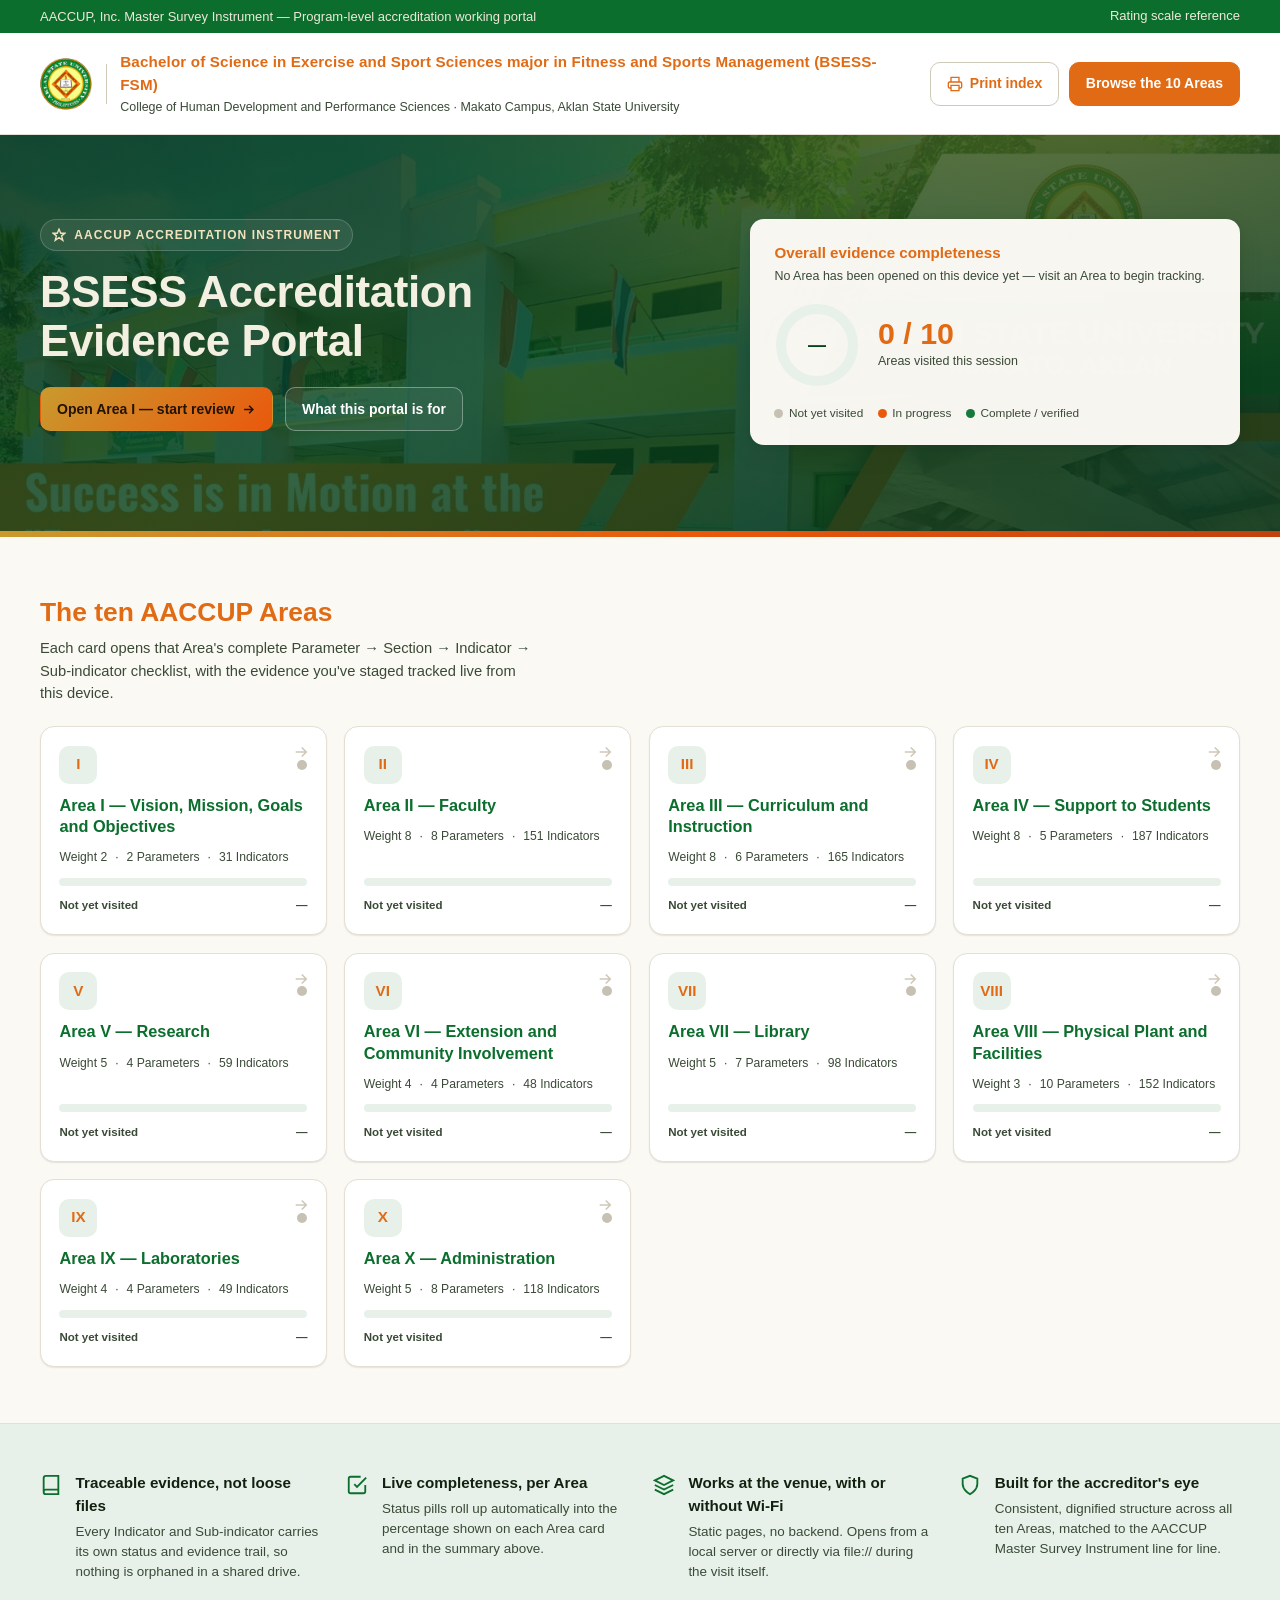
==== commit 638d6c89: "Change Color 1" ====
--- a/index.html
+++ b/index.html
@@ -226,12 +226,19 @@
 
 /* ---------- Hero ---------- */
 .hero{
-  position:relative;
-  overflow:hidden;
+ position: relative;
+  overflow: hidden;
   background:
+    /* same gold glow accent as before, kept on top for continuity */
     radial-gradient(1200px 480px at 82% -10%, rgba(201,154,46,.28), transparent 60%),
-    linear-gradient(155deg,var(--green-700) 0%, var(--green-800) 46%, var(--green-700) 100%);
-  color:#F3EFE1;
+    /* green veil — same gradient shape/colors as the old flat background,
+       now translucent so the banner shows through underneath */
+    linear-gradient(155deg, rgba(11,53,26,.88) 0%, rgba(8,66,28,.82) 46%, rgba(11,53,26,.90) 100%),
+    url("assets/img/background.jpg");
+  background-size: cover, cover, cover;
+  background-position: center, center, top center;
+  background-repeat: no-repeat, no-repeat, no-repeat;
+  color: #F3EFE1;
 }
 .hero::after{
   content:"";
@@ -367,6 +374,7 @@
   margin:0 auto;
   padding:clamp(2.2rem,5vw,3.5rem) 1.25rem;
 }
+
 .section-head{
   display:flex;
   justify-content:space-between;
@@ -456,7 +464,7 @@
   font-size:1.02rem;
   font-weight:700;
   line-height:1.3;
-  color:var(--green-300);
+  color:var(--green-700);
 }
 .area-meta{
   font-size:.76rem;
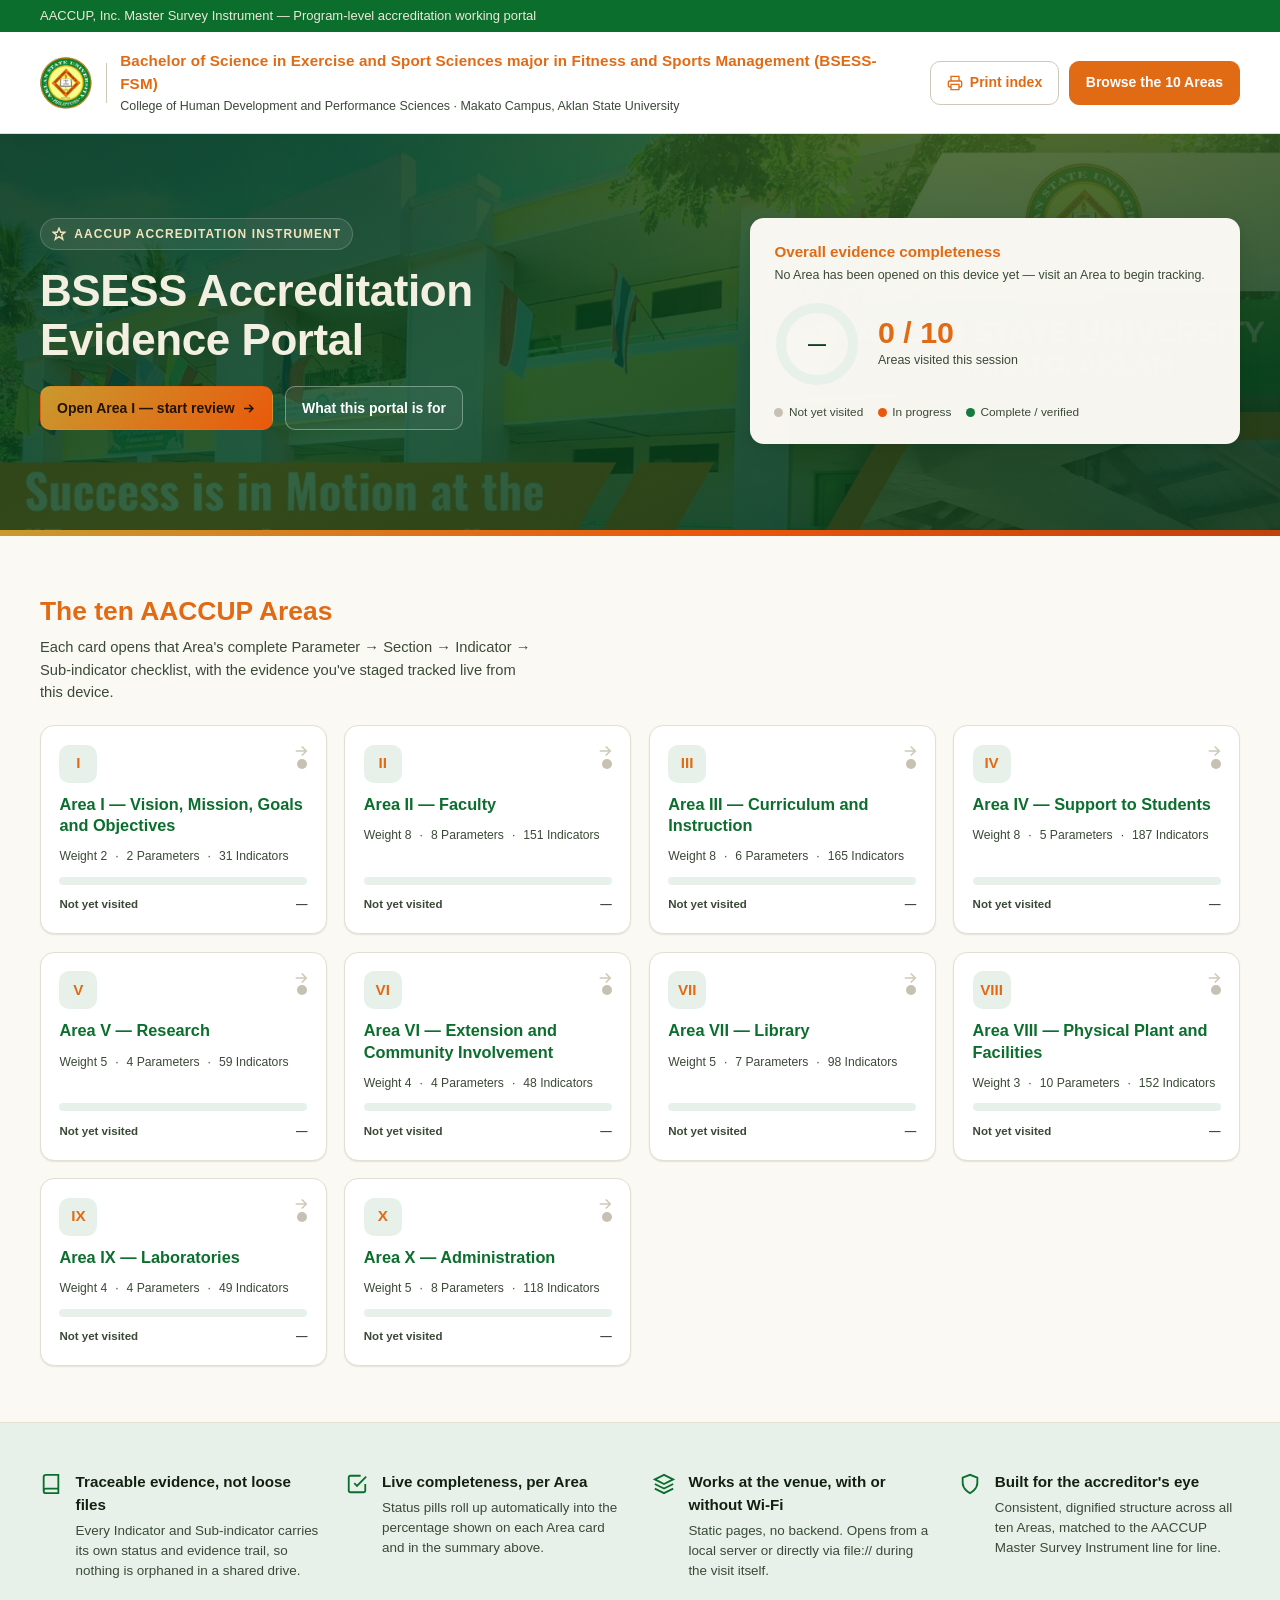
==== commit 21b477a3: "Remove Info" ====
--- a/index.html
+++ b/index.html
@@ -609,7 +609,7 @@
 <div class="utility-bar no-print">
   <div class="wrap">
     <span>AACCUP, Inc. Master Survey Instrument — Program-level accreditation working portal</span>
-    <a href="#rating-scale">Rating scale reference</a>
+    <a href="#rating-scale"></a>
   </div>
 </div>
 
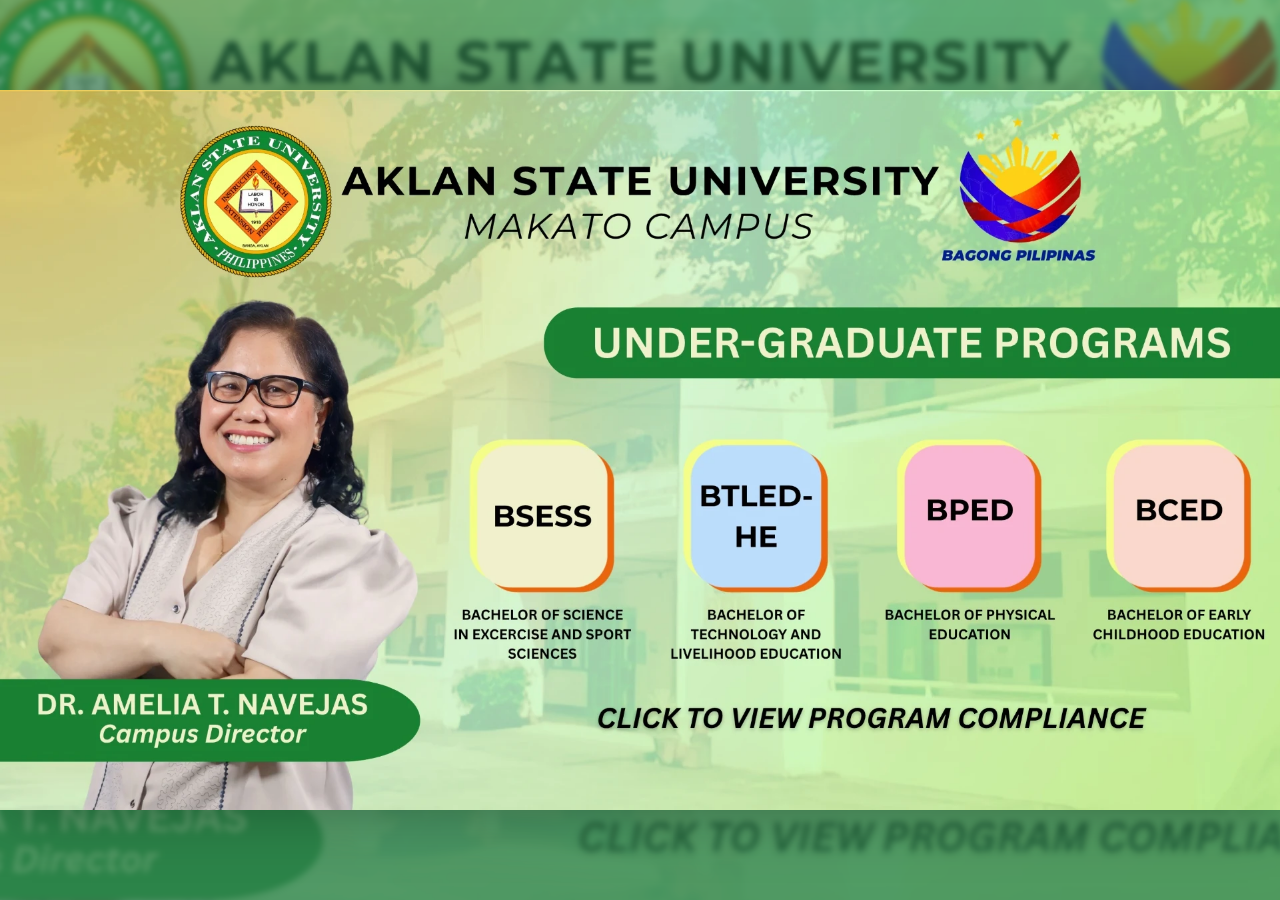
==== commit b4574e24: "New landing-page" ====
--- a/index.html
+++ b/index.html
@@ -1,958 +1,58 @@
-<!DOCTYPE html>
+<!doctype html>
 <html lang="en">
 <head>
-<meta charset="UTF-8">
-<meta name="viewport" content="width=device-width, initial-scale=1">
-<title>BSESS Accreditation Evidence Portal — AACCUP Ten Areas | Aklan State University</title>
-<meta name="description" content="Official evidence portal for the AACCUP accreditation of the Bachelor of Science in Exercise and Sport Sciences (BSESS) program at Aklan State University. Browse documentary evidence and live completeness status across all ten AACCUP Areas.">
-<link rel="canonical" href="index.html">
-<meta name="theme-color" content="#08421C">
-<meta name="color-scheme" content="light dark">
-
-<!-- Open Graph / Twitter — replace /assets/img/og-campaign-banner.* with the real CHDPS campaign banner export before deploy -->
-<meta property="og:type" content="website">
-<meta property="og:site_name" content="BSESS Accreditation Evidence Portal">
-<meta property="og:title" content="BSESS Accreditation Evidence Portal — AACCUP Ten Areas">
-<meta property="og:description" content="Curated documentary evidence for the AACCUP accreditation of the BSESS program, Aklan State University.">
-<meta property="og:image" content="assets/img/og-campaign-banner.jpg">
-<meta property="og:image:width" content="1200">
-<meta property="og:image:height" content="630">
-<meta name="twitter:card" content="summary_large_image">
-<meta name="twitter:title" content="BSESS Accreditation Evidence Portal">
-<meta name="twitter:description" content="Curated documentary evidence for the AACCUP accreditation of the BSESS program, Aklan State University.">
-<meta name="twitter:image" content="assets/img/og-campaign-banner.jpg">
-
-<!-- Favicon — inline vector mark, no external asset, never distorts -->
-<link rel="icon" type="image/svg+xml" href="data:image/svg+xml,%3Csvg xmlns='http://www.w3.org/2000/svg' viewBox='0 0 64 64'%3E%3Ccircle cx='32' cy='32' r='31' fill='%2308421C' stroke='%23C99A2E' stroke-width='2'/%3E%3Ctext x='32' y='41' font-family='Georgia,serif' font-size='26' fill='%23FBF9F4' text-anchor='middle'%3EA%3C/text%3E%3C/svg%3E">
-<link rel="apple-touch-icon" href="data:image/svg+xml,%3Csvg xmlns='http://www.w3.org/2000/svg' viewBox='0 0 64 64'%3E%3Crect width='64' height='64' rx='12' fill='%2308421C'/%3E%3Ctext x='32' y='41' font-family='Georgia,serif' font-size='26' fill='%23FBF9F4' text-anchor='middle'%3EA%3C/text%3E%3C/svg%3E">
-
-<script type="application/ld+json">
-{
-  "@context": "https://schema.org",
-  "@graph": [
-    {
-      "@type": "EducationalOrganization",
-      "name": "Aklan State University",
-      "alternateName": "ASU",
-      "url": "https://asu.edu.ph/",
-      "department": {
-        "@type": "EducationalOrganization",
-        "name": "College of Human Development and Physical Sciences",
-        "alternateName": "CHDPS"
-      }
-    },
-    {
-      "@type": "Organization",
-      "name": "BSESS Accreditation Evidence Portal",
-      "description": "Curated repository of documentary evidence organized against the AACCUP Master Survey Instrument (10 Areas) for the Bachelor of Science in Exercise and Sport Sciences program.",
-      "parentOrganization": "Aklan State University"
-    }
-  ]
-}
-</script>
-
-<style>
-/* ============================================================
-   BSESS Accreditation Evidence Portal — Landing screen
-   Hand-written, dependency-free CSS. No frameworks, no CDN.
-   ============================================================ */
-:root{
-  --green-900:#f8f8f8;
-  --green-300:#121212;
-  --green-800:#e16a14;
-  --green-700:#0B6E2D;
-  --green-600:#157A3C;
-  --green-100:#E7F1E9;
-  --gold-600:#A9791E;
-  --gold-500:#C99A2E;
-  --gold-200:#F1E3BE;
-  --orange-600:#C2410C;
-  --orange-500:#EA580C;
-  --orange-100:#FCE7DA;
-  --ink:#12210F;
-  --ink-soft:#3A4A37;
-  --paper:#FBF9F4;
-  --surface:#FFFFFF;
-  --line:#E3DFD3;
-  --line-strong:#CFC9B8;
-  --focus:#C2410C;
-  --radius:14px;
-  --shadow-1:0 1px 2px rgba(18,33,15,.06),0 1px 1px rgba(18,33,15,.04);
-  --shadow-2:0 8px 24px rgba(18,33,15,.10),0 2px 6px rgba(18,33,15,.06);
-  --maxw:1240px;
-  --dur:220ms;
-  --ease:cubic-bezier(.2,.7,.2,1);
-  font-size:16px;
-}
-@media (min-width:1600px){:root{font-size:17px;}}
-
-*{box-sizing:border-box;}
-html,body{margin:0;padding:0;}
-html{-webkit-text-size-adjust:100%;}
-body{
-  font-family:-apple-system,BlinkMacSystemFont,"Segoe UI",Roboto,"Helvetica Neue",Arial,"Noto Sans",sans-serif;
-  color:var(--ink);
-  background:var(--paper);
-  line-height:1.5;
-}
-img{max-width:100%;display:block;}
-a{color:inherit;}
-button{font:inherit;}
-
-/* Focus ring — WCAG AA visible, 2px, orange-600, never suppressed */
-:focus-visible{
-  outline:2px solid var(--focus);
-  outline-offset:2px;
-  border-radius:6px;
-}
-a:focus,button:focus{outline:none;} /* fallback removed; :focus-visible governs */
-
-/* Skip link */
-.skip-link{
-  position:absolute;
-  left:-999px;
-  top:0;
-  background:var(--green-800);
-  color:#fff;
-  padding:.75rem 1.1rem;
-  z-index:1000;
-  border-radius:0 0 8px 0;
-  font-weight:600;
-}
-.skip-link:focus{left:0;}
-
-.visually-hidden{
-  position:absolute!important;
-  width:1px;height:1px;
-  overflow:hidden;
-  clip:rect(0 0 0 0);
-  white-space:nowrap;
-}
-
-/* ---------- Utility bar ---------- */
-.utility-bar{
-  background:var(--green-700);
-  color:#EDE9DA;
-  font-size:.8125rem;
-}
-.utility-bar .wrap{
-  max-width:var(--maxw);
-  margin:0 auto;
-  padding:.4rem 1.25rem;
-  display:flex;
-  gap:1rem;
-  justify-content:space-between;
-  align-items:center;
-  flex-wrap:wrap;
-}
-.utility-bar a{
-  color:#EDE9DA;
-  text-decoration:none;
-  border-bottom:1px solid transparent;
-}
-.utility-bar a:hover{border-bottom-color:var(--gold-500);}
-
-/* ---------- Header / masthead ---------- */
-.masthead{
-  background:var(--surface);
-  border-bottom:1px solid var(--line);
-}
-.masthead .wrap{
-  max-width:var(--maxw);
-  margin:0 auto;
-  padding:1.1rem 1.25rem;
-  display:flex;
-  align-items:center;
-  gap:1rem;
-  flex-wrap:wrap;
-}
-.brand-lockup{
-  display:flex;
-  align-items:center;
-  gap:.85rem;
-  min-width:0;
-  flex:1 1 320px;
-}
-.brand-lockup svg{
-  flex-shrink:0;
-  width:52px;height:52px;
-}
-.brand-lockup .divider{
-  width:1px;
-  height:40px;
-  background:var(--line-strong);
-  flex-shrink:0;
-}
-.brand-text h2{
-  margin:0;
-  font-size:.95rem;
-  font-weight:700;
-  color:var(--green-800);
-  letter-spacing:.01em;
-}
-.brand-text p{
-  margin:.1rem 0 0;
-  font-size:.78rem;
-  color:var(--ink-soft);
-}
-.masthead-actions{
-  display:flex;
-  gap:.6rem;
-  flex-wrap:wrap;
-}
-.btn{
-  display:inline-flex;
-  align-items:center;
-  gap:.4rem;
-  min-height:44px;
-  padding:.55rem 1rem;
-  border-radius:10px;
-  border:1px solid var(--line-strong);
-  background:var(--surface);
-  color:var(--green-800);
-  font-weight:600;
-  font-size:.875rem;
-  text-decoration:none;
-  cursor:pointer;
-  transition:background var(--dur) var(--ease),border-color var(--dur) var(--ease);
-}
-.btn:hover{background:var(--green-100);border-color:var(--green-600);}
-.btn.primary{
-  background:var(--green-800);
-  border-color:var(--green-800);
-  color:#fff;
-}
-.btn.primary:hover{background:var(--green-700);}
-
-/* ---------- Hero ---------- */
-.hero{
- position: relative;
-  overflow: hidden;
-  background:
-    /* same gold glow accent as before, kept on top for continuity */
-    radial-gradient(1200px 480px at 82% -10%, rgba(201,154,46,.28), transparent 60%),
-    /* green veil — same gradient shape/colors as the old flat background,
-       now translucent so the banner shows through underneath */
-    linear-gradient(155deg, rgba(11,53,26,.88) 0%, rgba(8,66,28,.82) 46%, rgba(11,53,26,.90) 100%),
-    url("assets/img/background.jpg");
-  background-size: cover, cover, cover;
-  background-position: center, center, top center;
-  background-repeat: no-repeat, no-repeat, no-repeat;
-  color: #F3EFE1;
-}
-.hero::after{
-  content:"";
-  position:absolute;
-  inset:auto 0 0 0;
-  height:6px;
-  background:linear-gradient(90deg,var(--gold-500),var(--orange-500) 55%,var(--orange-600));
-}
-.hero .wrap{
-  max-width:var(--maxw);
-  margin:0 auto;
-  padding:clamp(2.4rem,6vw,4.5rem) 1.25rem clamp(2.8rem,7vw,5rem);
-  display:grid;
-  grid-template-columns:1.15fr .85fr;
-  gap:clamp(1.5rem,4vw,3rem);
-  align-items:center;
-}
-@media (max-width:900px){
-  .hero .wrap{grid-template-columns:1fr;}
-}
-.eyebrow{
-  display:inline-flex;
-  align-items:center;
-  gap:.5rem;
-  font-size:.75rem;
-  font-weight:700;
-  letter-spacing:.09em;
-  text-transform:uppercase;
-  color:var(--gold-200);
-  background:rgba(255,255,255,.08);
-  border:1px solid rgba(255,255,255,.18);
-  padding:.35rem .7rem;
-  border-radius:999px;
-  margin-bottom:1rem;
-}
-.hero h1{
-  font-size:clamp(1.9rem,4vw,2.75rem);
-  line-height:1.12;
-  margin:0 0 .7rem;
-  font-weight:800;
-  letter-spacing:-.01em;
-}
-.hero .lede{
-  font-size:clamp(1rem,1.6vw,1.15rem);
-  color:#E4DECB;
-  max-width:46ch;
-  margin:0 0 1.4rem;
-}
-.hero-cta{
-  display:flex;
-  gap:.75rem;
-  flex-wrap:wrap;
-  margin-bottom:1.6rem;
-}
-.hero .btn.on-dark{
-  background:rgba(255,255,255,.06);
-  border-color:rgba(255,255,255,.35);
-  color:#fff;
-}
-.hero .btn.on-dark:hover{background:rgba(255,255,255,.16);}
-.hero .btn.gold{
-  background:linear-gradient(135deg,var(--gold-500),var(--orange-500));
-  border-color:transparent;
-  color:#241300;
-}
-.hero .btn.gold:hover{filter:brightness(1.06);}
-
-.instrument-chip{
-  display:flex;
-  gap:.6rem;
-  align-items:flex-start;
-  font-size:.85rem;
-  color:#D9D2BA;
-  border-top:1px solid rgba(255,255,255,.18);
-  padding-top:1rem;
-  max-width:46ch;
-}
-.instrument-chip svg{flex-shrink:0;margin-top:2px;}
-
-/* Overall progress card inside hero */
-.progress-card{
-  background:rgba(251,249,244,.98);
-  color:var(--ink);
-  border-radius:var(--radius);
-  padding:1.4rem 1.5rem;
-  box-shadow:var(--shadow-2);
-}
-.progress-card h2{
-  margin:0 0 .15rem;
-  font-size:.95rem;
-  font-weight:700;
-  color:var(--green-800);
-}
-.progress-card .sub{
-  margin:0 0 1rem;
-  font-size:.78rem;
-  color:var(--ink-soft);
-}
-.progress-ring-row{
-  display:flex;
-  align-items:center;
-  gap:1.1rem;
-}
-.progress-ring{
-  flex-shrink:0;
-}
-.progress-stat-value{
-  font-size:1.9rem;
-  font-weight:800;
-  color:var(--green-800);
-  line-height:1;
-}
-.progress-stat-label{
-  font-size:.78rem;
-  color:var(--ink-soft);
-  margin-top:.2rem;
-}
-.mini-legend{
-  display:flex;
-  gap:.9rem;
-  margin-top:1.1rem;
-  flex-wrap:wrap;
-  font-size:.74rem;
-  color:var(--ink-soft);
-}
-.mini-legend span{display:inline-flex;align-items:center;gap:.35rem;}
-.mini-legend i{width:9px;height:9px;border-radius:50%;display:inline-block;}
-
-/* ---------- Section framing ---------- */
-main{display:block;}
-.section{
-  max-width:var(--maxw);
-  margin:0 auto;
-  padding:clamp(2.2rem,5vw,3.5rem) 1.25rem;
-}
-
-.section-head{
-  display:flex;
-  justify-content:space-between;
-  align-items:flex-end;
-  gap:1rem;
-  flex-wrap:wrap;
-  margin-bottom:1.4rem;
-}
-.section-head h2{
-  font-size:clamp(1.3rem,2.4vw,1.65rem);
-  margin:0 0 .3rem;
-  color:var(--green-800);
-  font-weight:800;
-}
-.section-head p{
-  margin:0;
-  color:var(--ink-soft);
-  max-width:60ch;
-  font-size:.92rem;
-}
-
-/* ---------- Area grid ---------- */
-.area-grid{
-  list-style:none;
-  margin:0;
-  padding:0;
-  display:grid;
-  grid-template-columns:repeat(auto-fill,minmax(270px,1fr));
-  gap:1.1rem;
-}
-@container (min-width: 1024px){
-  .area-grid{grid-template-columns:repeat(5,1fr);}
-}
-.area-card{
-  position:relative;
-  display:flex;
-  flex-direction:column;
-  gap:.7rem;
-  height:100%;
-  background:var(--surface);
-  border:1px solid var(--line);
-  border-radius:var(--radius);
-  padding:1.15rem 1.15rem 1.25rem;
-  text-decoration:none;
-  color:var(--ink);
-  box-shadow:var(--shadow-1);
-  transition:transform var(--dur) var(--ease),box-shadow var(--dur) var(--ease),border-color var(--dur) var(--ease);
-  min-height:44px;
-}
-.area-card:hover{
-  transform:translateY(-3px);
-  box-shadow:var(--shadow-2);
-  border-color:var(--green-600);
-}
-.area-card:focus-visible{
-  transform:translateY(-3px);
-}
-.area-card .top-row{
-  display:flex;
-  align-items:center;
-  justify-content:space-between;
-  gap:.6rem;
-}
-.area-roman{
-  display:inline-flex;
-  align-items:center;
-  justify-content:center;
-  width:38px;height:38px;
-  border-radius:10px;
-  background:var(--green-100);
-  color:var(--green-800);
-  font-weight:800;
-  font-size:.95rem;
-  flex-shrink:0;
-}
-.status-dot{
-  width:10px;height:10px;
-  border-radius:50%;
-  flex-shrink:0;
-}
-.status-dot.not-visited{background:#C6C1B2;}
-.status-dot.started{background:var(--orange-500);}
-.status-dot.complete{background:var(--green-600);}
-
-.area-card h3{
-  margin:0;
-  font-size:1.02rem;
-  font-weight:700;
-  line-height:1.3;
-  color:var(--green-700);
-}
-.area-meta{
-  font-size:.76rem;
-  color:var(--ink-soft);
-  display:flex;
-  gap:.5rem;
-  flex-wrap:wrap;
-}
-.area-meta span{white-space:nowrap;}
-.area-progress-track{
-  height:8px;
-  border-radius:999px;
-  background:var(--green-100);
-  overflow:hidden;
-  margin-top:auto;
-}
-.area-progress-fill{
-  height:100%;
-  border-radius:999px;
-  background:linear-gradient(90deg,var(--green-600),var(--green-800));
-  width:0%;
-  transition:width var(--dur) var(--ease);
-}
-.area-progress-fill.has-gold{
-  background:linear-gradient(90deg,var(--gold-500),var(--orange-500));
-}
-.area-progress-text{
-  display:flex;
-  justify-content:space-between;
-  font-size:.72rem;
-  color:var(--ink-soft);
-  font-weight:600;
-}
-.area-card .go{
-  position:absolute;
-  top:1rem;right:1rem;
-  color:var(--line-strong);
-}
-.area-card:hover .go,.area-card:focus-visible .go{color:var(--orange-600);}
-
-@media (prefers-reduced-motion:reduce){
-  .area-card,.area-progress-fill{transition:none;}
-  .area-card:hover{transform:none;}
-}
-
-/* ---------- About / purpose strip ---------- */
-.purpose-strip{
-  background:var(--green-100);
-  border-top:1px solid var(--line);
-  border-bottom:1px solid var(--line);
-}
-.purpose-grid{
-  max-width:var(--maxw);
-  margin:0 auto;
-  padding:clamp(2rem,4vw,3rem) 1.25rem;
-  display:grid;
-  grid-template-columns:repeat(auto-fit,minmax(220px,1fr));
-  gap:1.6rem;
-}
-.purpose-item{display:flex;gap:.85rem;align-items:flex-start;}
-.purpose-item svg{flex-shrink:0;color:var(--green-700);margin-top:2px;}
-.purpose-item h3{margin:0 0 .25rem;font-size:.95rem;color:var(--green-7ss00);}
-.purpose-item p{margin:0;font-size:.84rem;color:var(--ink-soft);}
-
-/* ---------- Footer ---------- */
-footer.site-footer{
-  background:var(--green-700);
-  color:#CFC9B8;
-}
-.site-footer .wrap{
-  max-width:var(--maxw);
-  margin:0 auto;
-  padding:2rem 1.25rem;
-  display:flex;
-  justify-content:space-between;
-  gap:1.5rem;
-  flex-wrap:wrap;
-  font-size:.82rem;
-}
-.site-footer a{color:#E7DFC3;text-decoration:none;}
-.site-footer a:hover{text-decoration:underline;}
-.rating-note{max-width:560px;line-height:1.6;}
-.rating-note table{
-  border-collapse:collapse;
-  margin-top:.6rem;
-  font-size:.78rem;
-}
-.rating-note th,.rating-note td{
-  border:1px solid rgba(255,255,255,.18);
-  padding:.3rem .55rem;
-  text-align:left;
-}
-
-/* ---------- Print stylesheet: clean one-page cover sheet ---------- */
-@media print{
-  .no-print,.utility-bar,.masthead-actions,.hero-cta,.progress-card,.purpose-strip,.site-footer nav,.area-card .go,.skip-link{
-    display:none!important;
-  }
-  body{background:#fff;color:#000;}
-  .hero{background:none;color:#000;padding:0;}
-  .hero::after{display:none;}
-  .hero .wrap{grid-template-columns:1fr;padding:0 0 1rem;}
-  .brand-lockup svg,.instrument-chip svg{filter:none;}
-  .instrument-chip{color:#000;border-color:#000;}
-  .area-grid{grid-template-columns:1fr!important;gap:0;}
-  .area-card{
-    box-shadow:none;border:none;border-bottom:1px solid #999;
-    border-radius:0;padding:.5rem 0;flex-direction:row;align-items:center;gap:.5rem;
-  }
-  .area-card:hover{transform:none;}
-  .area-progress-track{display:none;}
-  .print-index{display:block!important;}
-  a{color:#000;}
-  @page{margin:2cm;}
-}
-.print-index{display:none;}
-
-/* ---------- Dark mode ---------- */
-@media (prefers-color-scheme:dark){
-  :root{
-    --paper:#0E1B0F;
-    --surface:#152417;
-    --ink:#EDE9DA;
-    --ink-soft:#B9B49E;
-    --line:#28371F;
-    --line-strong:#3A4B2B;
-    --green-100:#1C2B1A;
-  }
-  .masthead{background:var(--surface);}
-  .progress-card{background:#1B2A18;color:var(--ink);}
-  .progress-card h2{color:#DCE8D4;}
-  .status-dot.not-visited{background:#5A5544;}
-  .btn{background:var(--surface);color:#EDE9DA;}
-  .btn:hover{background:#1E2E19;}
-}
-</style>
+  <meta charset="utf-8">
+  <meta name="viewport" content="width=device-width, initial-scale=1">
+  <meta name="description" content="Aklan State University Makato Campus undergraduate program compliance gateway.">
+  <meta name="theme-color" content="#0b7734">
+  <title>Undergraduate Program Compliance | ASU Makato Campus</title>
+  <link rel="preload" href="assets/images/aklan-state-university.webp" as="image" type="image/webp">
+  <link rel="stylesheet" href="assets/css/style.css">
+  <script src="assets/js/script.js" defer></script>
 </head>
 <body>
+  <a class="skip-link" href="#program-links">Skip to program links</a>
 
-<a class="skip-link" href="#main-content">Skip to content</a>
+  <main class="gateway" id="main-content">
+    <h1 class="sr-only">Aklan State University Makato Campus Undergraduate Program Compliance</h1>
 
-<div class="utility-bar no-print">
-  <div class="wrap">
-    <span>AACCUP, Inc. Master Survey Instrument — Program-level accreditation working portal</span>
-    <a href="#rating-scale"></a>
+    <section class="poster" aria-label="Undergraduate programs">
+      <picture>
+        <source srcset="assets/images/aklan-state-university.webp" type="image/webp">
+        <img src="assets/images/aklan-state-university.jpg" width="1921" height="1080"
+             alt="Aklan State University Makato Campus undergraduate programs: BSESS, BTLED-HE, BPED, and BCED">
+      </picture>
+
+      <div class="poster__hotspots" id="program-links" aria-label="Select a program">
+        <a class="hotspot hotspot--bsess" href="bsess.html" aria-label="Open the BSESS accreditation portal">
+          <span>Open BSESS Accreditation Portal</span>
+        </a>
+        <button class="hotspot hotspot--btled" type="button" data-program="BTLED-HE" aria-label="BTLED-HE portal is coming soon">
+          <span>BTLED-HE portal coming soon</span>
+        </button>
+        <button class="hotspot hotspot--bped" type="button" data-program="BPED" aria-label="BPED portal is coming soon">
+          <span>BPED portal coming soon</span>
+        </button>
+        <button class="hotspot hotspot--bced" type="button" data-program="BCED" aria-label="BCED portal is coming soon">
+          <span>BCED portal coming soon</span>
+        </button>
+      </div>
+    </section>
+
+    <nav class="mobile-programs" aria-label="Program compliance portals">
+      <p>Choose a program</p>
+      <a class="mobile-program mobile-program--live" href="bsess-accre-portal.html">
+        <strong>BSESS</strong><span>Bachelor of Science in Exercise and Sport Sciences</span><b>Open portal →</b>
+      </a>
+      <button class="mobile-program" type="button" data-program="BTLED-HE"><strong>BTLED-HE</strong><span>Bachelor of Technology and Livelihood Education</span><b>Coming soon</b></button>
+      <button class="mobile-program" type="button" data-program="BPED"><strong>BPED</strong><span>Bachelor of Physical Education</span><b>Coming soon</b></button>
+      <button class="mobile-program" type="button" data-program="BCED"><strong>BCED</strong><span>Bachelor of Early Childhood Education</span><b>Coming soon</b></button>
+    </nav>
+  </main>
+
+  <div class="toast" id="toast" role="status" aria-live="polite" hidden>
+    <span id="toastMessage"></span>
+    <button type="button" id="toastClose" aria-label="Close notification">×</button>
   </div>
-</div>
-
-<header class="masthead">
-  <div class="wrap">
-    <div class="brand-lockup">
-      <!-- ASU seal — vector mark, fixed aspect, never stretched, no colour filter -->
-      <picture>
-  <img src="assets/img/asu-seal-208.png"
-       alt="Official seal of Aklan State University"
-       width="52" height="52"
-       fetchpriority="high" decoding="async">
-</picture>
-      <span class="divider" aria-hidden="true"></span>
-      <div class="brand-text">
-        <h2>Bachelor of Science in Exercise and Sport Sciences major in Fitness and Sports Management (BSESS-FSM)</h2>
-        <p>College of Human Development and Performance Sciences · Makato Campus, Aklan State University</p>
-      </div>
-    </div>
-    <div class="masthead-actions no-print">
-      <button type="button" class="btn" id="printBtn">
-        <svg width="16" height="16" viewBox="0 0 24 24" fill="none" stroke="currentColor" stroke-width="2" aria-hidden="true"><path d="M6 9V2h12v7M6 18H4a2 2 0 0 1-2-2v-5a2 2 0 0 1 2-2h16a2 2 0 0 1 2 2v5a2 2 0 0 1-2 2h-2M6 14h12v8H6z"/></svg>
-        Print index
-      </button>
-      <a class="btn primary" href="#area-grid">Browse the 10 Areas</a>
-    </div>
-  </div>
-</header>
-
-<main id="main-content">
-
-  <section class="hero" aria-labelledby="hero-heading">
-    <div class="wrap">
-      <div>
-        <p class="eyebrow">
-          <svg width="14" height="14" viewBox="0 0 24 24" fill="none" stroke="currentColor" stroke-width="2.4" aria-hidden="true"><path d="M12 2l3 7h7l-5.5 4.5L18.5 21 12 16.5 5.5 21l2-7.5L2 9h7z"/></svg>
-          AACCUP Accreditation Instrument
-        </p>
-        <h1 id="hero-heading">BSESS Accreditation<br>Evidence Portal</h1>
-        <p class="lede"></p>
-        <div class="hero-cta">
-          <a class="btn gold" href="#area-grid">
-            Open Area I — start review
-            <svg width="15" height="15" viewBox="0 0 24 24" fill="none" stroke="currentColor" stroke-width="2.5" aria-hidden="true"><path d="M5 12h14M13 6l6 6-6 6"/></svg>
-          </a>
-          <a class="btn on-dark" href="#purpose">What this portal is for</a>
-        </div>
-      </div>
-
-      <div class="progress-card" aria-labelledby="progress-heading">
-        <h2 id="progress-heading">Overall evidence completeness</h2>
-        <p class="sub" id="progressSub">Loading locally staged progress…</p>
-        <div class="progress-ring-row">
-          <svg class="progress-ring" width="86" height="86" viewBox="0 0 86 86" role="img" aria-labelledby="ringLabel">
-            <title id="ringLabel">Overall percent of indicators marked complete or verified</title>
-            <circle cx="43" cy="43" r="36" fill="none" stroke="#E7F1E9" stroke-width="10"/>
-            <circle id="ringFill" cx="43" cy="43" r="36" fill="none" stroke="#0B6E2D" stroke-width="10"
-                    stroke-dasharray="226.19" stroke-dashoffset="226.19" stroke-linecap="round" transform="rotate(-90 43 43)"/>
-            <text id="ringPercent" x="43" y="49" text-anchor="middle" font-family="inherit" font-size="18" font-weight="800" fill="#08421C">—</text>
-          </svg>
-          <div>
-            <div class="progress-stat-value" id="statAreasVisited">0 / 10</div>
-            <div class="progress-stat-label">Areas visited this session</div>
-          </div>
-        </div>
-        <div class="mini-legend">
-          <span><i style="background:#C6C1B2"></i> Not yet visited</span>
-          <span><i style="background:#EA580C"></i> In progress</span>
-          <span><i style="background:#157A3C"></i> Complete / verified</span>
-        </div>
-      </div>
-    </div>
-  </section>
-
-  <section class="section" id="area-grid-section" aria-labelledby="areas-heading">
-    <div class="section-head">
-      <div>
-        <h2 id="areas-heading">The ten AACCUP Areas</h2>
-        <p>Each card opens that Area's complete Parameter → Section → Indicator → Sub-indicator checklist, with the evidence you've staged tracked live from this device.</p>
-      </div>
-    </div>
-    <ul class="area-grid" id="area-grid" role="list"></ul>
-  </section>
-
-  <section class="purpose-strip" id="purpose" aria-labelledby="purpose-heading">
-    <div class="purpose-grid">
-      <h2 id="purpose-heading" class="visually-hidden">What this portal is for</h2>
-      <div class="purpose-item">
-        <svg width="22" height="22" viewBox="0 0 24 24" fill="none" stroke="currentColor" stroke-width="2" aria-hidden="true"><path d="M4 19.5A2.5 2.5 0 0 1 6.5 17H20M6.5 2H20v20H6.5A2.5 2.5 0 0 1 4 19.5v-15A2.5 2.5 0 0 1 6.5 2z"/></svg>
-        <div>
-          <h3>Traceable evidence, not loose files</h3>
-          <p>Every Indicator and Sub-indicator carries its own status and evidence trail, so nothing is orphaned in a shared drive.</p>
-        </div>
-      </div>
-      <div class="purpose-item">
-        <svg width="22" height="22" viewBox="0 0 24 24" fill="none" stroke="currentColor" stroke-width="2" aria-hidden="true"><path d="M9 11l3 3L22 4M21 12v7a2 2 0 0 1-2 2H5a2 2 0 0 1-2-2V5a2 2 0 0 1 2-2h11"/></svg>
-        <div>
-          <h3>Live completeness, per Area</h3>
-          <p>Status pills roll up automatically into the percentage shown on each Area card and in the summary above.</p>
-        </div>
-      </div>
-      <div class="purpose-item">
-        <svg width="22" height="22" viewBox="0 0 24 24" fill="none" stroke="currentColor" stroke-width="2" aria-hidden="true"><path d="M12 2L2 7l10 5 10-5-10-5zM2 17l10 5 10-5M2 12l10 5 10-5"/></svg>
-        <div>
-          <h3>Works at the venue, with or without Wi-Fi</h3>
-          <p>Static pages, no backend. Opens from a local server or directly via file:// during the visit itself.</p>
-        </div>
-      </div>
-      <div class="purpose-item">
-        <svg width="22" height="22" viewBox="0 0 24 24" fill="none" stroke="currentColor" stroke-width="2" aria-hidden="true"><path d="M12 22s8-4 8-11V5l-8-3-8 3v6c0 7 8 11 8 11z"/></svg>
-        <div>
-          <h3>Built for the accreditor's eye</h3>
-          <p>Consistent, dignified structure across all ten Areas, matched to the AACCUP Master Survey Instrument line for line.</p>
-        </div>
-      </div>
-    </div>
-  </section>
-
-</main>
-
-
-
-<!-- Print-only one-page cover sheet: seal, program, area index table, revision date. No nav, no buttons. -->
-<div class="print-index">
-  <h1 style="margin-bottom:.2rem;">BSESS Accreditation Evidence Portal</h1>
-  <p style="margin:0 0 1rem;">College of Human Development and Physical Sciences (CHDPS) · Aklan State University<br>AACCUP, Inc. Master Survey Instrument — Area Index</p>
-  <table style="width:100%;border-collapse:collapse;font-size:.85rem;">
-    <thead>
-      <tr>
-        <th style="border:1px solid #000;padding:.3rem .5rem;text-align:left;">Area</th>
-        <th style="border:1px solid #000;padding:.3rem .5rem;text-align:left;">Title</th>
-        <th style="border:1px solid #000;padding:.3rem .5rem;text-align:right;">Weight</th>
-        <th style="border:1px solid #000;padding:.3rem .5rem;text-align:right;">Parameters</th>
-        <th style="border:1px solid #000;padding:.3rem .5rem;text-align:right;">Indicators &amp; sub-indicators</th>
-      </tr>
-    </thead>
-    <tbody id="printIndexBody"></tbody>
-  </table>
-  <p style="margin-top:1rem;font-size:.8rem;">Printed <span id="printDate"></span> — Revision date: <span id="printRevisionDate">—</span></p>
-</div>
-
-<script>
-(function(){
-  "use strict";
-
-  // ---- Static manifest: derived from the real AACCUP Master Survey Instrument
-  // baked into area-1.html … area-10.html (see page-sub line on each Area page). ----
-  var AREAS = [
-    {id:"area-1",  roman:"I",    title:"Vision, Mission, Goals and Objectives", weight:2,  parameters:2,  indicators:31,  href:"area-1.html"},
-    {id:"area-2",  roman:"II",   title:"Faculty",                                weight:8,  parameters:8,  indicators:151, href:"area-2.html"},
-    {id:"area-3",  roman:"III",  title:"Curriculum and Instruction",             weight:8,  parameters:6,  indicators:165, href:"area-3.html"},
-    {id:"area-4",  roman:"IV",   title:"Support to Students",                    weight:8,  parameters:5,  indicators:187, href:"area-4.html"},
-    {id:"area-5",  roman:"V",    title:"Research",                               weight:5,  parameters:4,  indicators:59,  href:"area-5.html"},
-    {id:"area-6",  roman:"VI",   title:"Extension and Community Involvement",    weight:4,  parameters:4,  indicators:48,  href:"area-6.html"},
-    {id:"area-7",  roman:"VII",  title:"Library",                                weight:5,  parameters:7,  indicators:98,  href:"area-7.html"},
-    {id:"area-8",  roman:"VIII", title:"Physical Plant and Facilities",          weight:3,  parameters:10, indicators:152, href:"area-8.html"},
-    {id:"area-9",  roman:"IX",   title:"Laboratories",                           weight:4,  parameters:4,  indicators:49,  href:"area-9.html"},
-    {id:"area-10", roman:"X",    title:"Administration",                         weight:5,  parameters:8,  indicators:118, href:"area-10.html"}
-  ];
-  var REVISION_DATE = "2026-09-07";
-
-  function fmtDate(iso){
-    try{
-      var d = new Date(iso + "T00:00:00");
-      if(isNaN(d.getTime())) return iso;
-      return d.toLocaleDateString(undefined,{year:"numeric",month:"long",day:"numeric"});
-    }catch(e){ return iso; }
-  }
-
-  // ---- Defensive read of the same progress cache the Area pages maintain.
-  // Never throws; unknown/missing shapes degrade to "not visited" silently. ----
-  function readProgressCache(){
-    var out = {};
-    try{
-      if(typeof window.localStorage === "undefined") return out;
-      var raw = window.localStorage.getItem("bsess_progress_v2");
-      if(!raw) return out;
-      var parsed = JSON.parse(raw);
-      if(parsed && typeof parsed === "object") out = parsed;
-    }catch(e){ /* localStorage unavailable or corrupt — fall back silently */ }
-    return out;
-  }
-
-  function extractAreaStats(entry, totalIndicators){
-    // Accept a few plausible cache shapes without assuming one true schema.
-    var total = totalIndicators, complete = 0, verified = 0, inProgress = 0, visited = false;
-    if(entry && typeof entry === "object"){
-      visited = true;
-      if(typeof entry.total === "number" && entry.total > 0) total = entry.total;
-      if(typeof entry.complete === "number") complete = entry.complete;
-      if(typeof entry.verified === "number") verified = entry.verified;
-      if(typeof entry.inProgress === "number") inProgress = entry.inProgress;
-      if(typeof entry.percent === "number" && !complete && !verified){
-        complete = Math.round((entry.percent/100) * total);
-      }
-    }
-    var done = complete + verified;
-    var pct = total > 0 ? Math.min(100, Math.round((done/total)*100)) : 0;
-    return {visited:visited, total:total, done:done, inProgress:inProgress, pct:pct};
-  }
-
-  function buildAreaCard(area, stats){
-    var li = document.createElement("li");
-
-    var a = document.createElement("a");
-    a.className = "area-card";
-    a.href = area.href;
-
-    var top = document.createElement("div");
-    top.className = "top-row";
-
-    var badge = document.createElement("span");
-    badge.className = "area-roman";
-    badge.textContent = area.roman;
-    badge.setAttribute("aria-hidden","true");
-
-    var dot = document.createElement("span");
-    dot.className = "status-dot " + (!stats.visited ? "not-visited" : (stats.pct >= 100 ? "complete" : "started"));
-
-    top.appendChild(badge);
-    top.appendChild(dot);
-
-    var h3 = document.createElement("h3");
-    h3.textContent = "Area " + area.roman + " — " + area.title;
-
-    var meta = document.createElement("div");
-    meta.className = "area-meta";
-    meta.innerHTML =
-      "<span>Weight " + area.weight + "</span>" +
-      "<span>&middot;</span><span>" + area.parameters + " Parameters</span>" +
-      "<span>&middot;</span><span>" + area.indicators + " Indicators</span>";
-
-    var track = document.createElement("div");
-    track.className = "area-progress-track";
-    var fill = document.createElement("div");
-    fill.className = "area-progress-fill" + (stats.visited && stats.pct > 0 && stats.pct < 100 ? " has-gold" : "");
-    fill.style.width = (stats.visited ? stats.pct : 0) + "%";
-    track.appendChild(fill);
-
-    var pctText = document.createElement("div");
-    pctText.className = "area-progress-text";
-    var label = stats.visited
-      ? (stats.done + " / " + stats.total + " indicators")
-      : "Not yet visited";
-    pctText.innerHTML = "<span>" + label + "</span><span>" + (stats.visited ? stats.pct + "%" : "—") + "</span>";
-
-    var go = document.createElement("span");
-    go.className = "go";
-    go.setAttribute("aria-hidden","true");
-    go.innerHTML = "<svg width='18' height='18' viewBox='0 0 24 24' fill='none' stroke='currentColor' stroke-width='2.2'><path d='M5 12h14M13 6l6 6-6 6'/></svg>";
-
-    a.appendChild(top);
-    a.appendChild(h3);
-    a.appendChild(meta);
-    a.appendChild(track);
-    a.appendChild(pctText);
-    a.appendChild(go);
-    li.appendChild(a);
-    return li;
-  }
-
-  function renderAreaGrid(){
-    var grid = document.getElementById("area-grid");
-    if(!grid) return;
-    var cache = readProgressCache();
-    var visitedCount = 0, totalPct = 0, anyVisited = false;
-
-    AREAS.forEach(function(area){
-      var stats = extractAreaStats(cache[area.id], area.indicators);
-      if(stats.visited){ visitedCount++; anyVisited = true; }
-      totalPct += stats.pct;
-      grid.appendChild(buildAreaCard(area, stats));
-    });
-
-    // Overall ring + summary — guarded so a bad cache never breaks layout.
-    try{
-      var overall = anyVisited ? Math.round(totalPct / AREAS.length) : 0;
-      var ring = document.getElementById("ringFill");
-      var pctEl = document.getElementById("ringPercent");
-      var subEl = document.getElementById("progressSub");
-      var visitedEl = document.getElementById("statAreasVisited");
-      var CIRC = 226.19;
-      if(ring){
-        var offset = CIRC - (CIRC * overall / 100);
-        ring.style.strokeDashoffset = anyVisited ? String(offset) : String(CIRC);
-      }
-      if(pctEl) pctEl.textContent = anyVisited ? overall + "%" : "—";
-      if(subEl) subEl.textContent = anyVisited
-        ? "Computed from locally staged evidence on this device."
-        : "No Area has been opened on this device yet — visit an Area to begin tracking.";
-      if(visitedEl) visitedEl.textContent = visitedCount + " / " + AREAS.length;
-    }catch(e){ /* rendering the summary must never break the page */ }
-  }
-
-  function renderPrintIndex(){
-    var body = document.getElementById("printIndexBody");
-    if(!body) return;
-    AREAS.forEach(function(area){
-      var tr = document.createElement("tr");
-      tr.innerHTML =
-        "<td style='border:1px solid #000;padding:.3rem .5rem;'>" + area.roman + "</td>" +
-        "<td style='border:1px solid #000;padding:.3rem .5rem;'>" + area.title + "</td>" +
-        "<td style='border:1px solid #000;padding:.3rem .5rem;text-align:right;'>" + area.weight + "</td>" +
-        "<td style='border:1px solid #000;padding:.3rem .5rem;text-align:right;'>" + area.parameters + "</td>" +
-        "<td style='border:1px solid #000;padding:.3rem .5rem;text-align:right;'>" + area.indicators + "</td>";
-      body.appendChild(tr);
-    });
-  }
-
-  function wireControls(){
-    var printBtn = document.getElementById("printBtn");
-    if(printBtn){
-      printBtn.addEventListener("click", function(){
-        try{ window.print(); }catch(e){ /* no-op if print unsupported */ }
-      });
-    }
-  }
-
-  function setRevisionDates(){
-    try{
-      var human = fmtDate(REVISION_DATE);
-      var footerEl = document.getElementById("revisionDate");
-      var printRevEl = document.getElementById("printRevisionDate");
-      var printDateEl = document.getElementById("printDate");
-      if(footerEl) footerEl.textContent = "Revision date: " + human;
-      if(printRevEl) printRevEl.textContent = human;
-      if(printDateEl) printDateEl.textContent = new Date().toLocaleDateString();
-    }catch(e){ /* dates are cosmetic — never block rendering */ }
-  }
-
-  function init(){
-    try{ renderAreaGrid(); }catch(e){ /* keep going even if this fails */ }
-    try{ renderPrintIndex(); }catch(e){}
-    try{ wireControls(); }catch(e){}
-    try{ setRevisionDates(); }catch(e){}
-  }
-
-  if(document.readyState === "loading"){
-    document.addEventListener("DOMContentLoaded", init);
-  }else{
-    init();
-  }
-})();
-</script>
 </body>
 </html>
--- a/assets/css/style.css
+++ b/assets/css/style.css
@@ -0,0 +1,415 @@
+/*
+  BSESS Accreditation Evidence Portal + ASU Makato Campus program gateway
+  Single stylesheet, deduplicated. Landing-page rules are scoped with
+  body:has(.gateway) so they never bleed into the portal pages (area-1.html
+  .. area-10.html), and portal rules never bleed into the gateway page.
+*/
+
+:root {
+  --green-950: #052e14;
+  --green-900: #06411b;
+  --green-800: #074a1e;
+  --green-700: #0b6e2d;
+  --green-600: #0f7b3d;
+  --green-tint: #e7f4ea;
+  --orange-700: #b45309;
+  --orange-tint: #fdecd8;
+  --ink: #14210f;
+  --muted: #4b5563;
+  --line: #d8dee2;
+  --bg: #f7f8fa;
+  --panel: #ffffff;
+  --focus: #0b5fbf;
+  --link: #0b5fbf;
+  --status-notstarted: #5b6572;
+  --status-inprogress: #b45309;
+  --status-complete: #0b5fbf;
+  --status-verified: #0b6e2d;
+  --radius: 10px;
+}
+
+*, *::before, *::after { box-sizing: border-box; }
+html, body { margin: 0; padding: 0; }
+html { color-scheme: light; }
+
+/* ---------- Accreditation portal base ---------- */
+body {
+  min-height: 100dvh;
+  color: var(--ink);
+  background-color: var(--bg);
+  background-image:
+    linear-gradient(180deg, rgb(247 246 241 / 20%) 0%, rgb(247 246 241 / 20%) 35%, rgb(247 246 241 / 93%) 100%),
+    url("../images/aklan-state-university.jpg");
+  background-size: cover, cover;
+  background-position: top center, top center;
+  background-repeat: no-repeat, no-repeat;
+  background-attachment: fixed, fixed;
+  font-family: "Segoe UI", Arial, sans-serif;
+  line-height: 1.5;
+  -webkit-font-smoothing: antialiased;
+}
+img, picture { display: block; max-width: 100%; height: auto; }
+a { color: var(--link); }
+button, input, select, textarea { font: inherit; }
+button { cursor: pointer; }
+
+.sr-only {
+  position: absolute;
+  width: 1px;
+  height: 1px;
+  padding: 0;
+  margin: -1px;
+  overflow: hidden;
+  clip: rect(0, 0, 0, 0);
+  white-space: nowrap;
+  border: 0;
+}
+.skip-link {
+  position: fixed;
+  z-index: 3000;
+  top: -6rem;
+  left: 1rem;
+  padding: .7rem 1rem;
+  border-radius: 0 0 8px 8px;
+  color: #fff;
+  background: var(--ink);
+  font-weight: 700;
+}
+.skip-link:focus { top: 0; }
+:focus { outline: none; }
+:focus-visible { outline: 3px solid var(--focus); outline-offset: 2px; }
+
+[data-theme="dark"] body {
+  --ink: #edf5ee;
+  --muted: #bac5bc;
+  --line: #465049;
+  --bg: #121613;
+  --panel: #1b211d;
+  --green-tint: #183423;
+  --orange-tint: #422b18;
+  background-image:
+    linear-gradient(180deg, rgb(18 22 19 / 90%) 0%, rgb(18 22 19 / 86%) 35%, rgb(18 22 19 / 90%) 100%),
+    url("../images/aklan-state-university.jpg");
+}
+
+/* Accreditation portal panels */
+.app-content,
+.layout > main {
+  min-width: 0;
+  padding: 1.5rem;
+  border-radius: 12px;
+  background: rgb(255 255 255 / 92%);
+  box-shadow: 0 4px 20px rgb(0 0 0 / 6%);
+}
+html.js .app-content { display: block; }
+[data-theme="dark"] .app-content,
+[data-theme="dark"] .layout > main { background: rgb(20 22 20 / 90%); }
+
+header.site-header {
+  position: sticky;
+  z-index: 60;
+  top: 0;
+  display: flex;
+  align-items: center;
+  justify-content: space-between;
+  gap: .75rem;
+  padding: .8rem 1rem;
+  color: #fff;
+  background: var(--green-700);
+  box-shadow: 0 2px 6px rgb(0 0 0 / 15%);
+}
+header.site-header h1 { margin: 0; font-size: 1rem; font-weight: 700; line-height: 1.25; }
+header.site-header .subtitle { display: block; font-size: .75rem; font-weight: 400; opacity: .92; }
+.header-actions { display: flex; align-items: center; flex-wrap: wrap; gap: .5rem; }
+.header-actions .btn { background: #fff; }
+.hamburger { display: none; }
+
+button, .btn {
+  padding: .45rem .7rem;
+  border: 1px solid var(--line);
+  border-radius: 8px;
+  color: var(--ink);
+  background: var(--panel);
+  text-decoration: none;
+}
+button:hover, .btn:hover { border-color: var(--focus); }
+button:disabled { cursor: not-allowed; opacity: .5; }
+.btn-primary { color: #fff; border-color: var(--green-700); background: var(--green-700); }
+.btn-primary:hover { background: var(--green-800); }
+.btn-danger { color: #8a1c12; border-color: #8a1c12; background: #fff; }
+.btn-danger:hover { color: #fff; background: #8a1c12; }
+.btn.small { padding: .3rem .5rem; font-size: .78rem; }
+
+.layout {
+  display: grid;
+  grid-template-columns: 1fr;
+  gap: 1rem;
+  max-width: 1400px;
+  margin: 0 auto;
+  padding: 1rem;
+}
+nav.sidebar {
+  align-self: start;
+  padding: .8rem;
+  border: 1px solid var(--line);
+  border-radius: var(--radius);
+  background: rgb(255 255 255 / 90%);
+  backdrop-filter: blur(6px);
+}
+[data-theme="dark"] nav.sidebar { background: rgb(20 22 20 / 88%); }
+nav.sidebar h2 { margin: .2rem 0 .5rem; color: var(--muted); font-size: .78rem; text-transform: uppercase; letter-spacing: .03em; }
+nav.sidebar ul { margin: 0; padding: 0; list-style: none; }
+nav.sidebar li a { display: block; padding: .4rem .5rem; border-radius: 6px; color: var(--ink); font-size: .87rem; text-decoration: none; }
+nav.sidebar li a[aria-current="page"] { color: var(--green-800); background: var(--green-tint); font-weight: 700; }
+nav.sidebar li a:hover { background: var(--bg); }
+.page-title { margin: .2rem 0 .1rem; font-size: 1.3rem; }
+.page-sub { margin: 0 0 1rem; color: var(--muted); font-size: .85rem; }
+
+.dashboard, .legend-box {
+  padding: 1rem 1.1rem;
+  margin-bottom: 1rem;
+  border: 1px solid var(--line);
+  border-radius: var(--radius);
+  background: var(--panel);
+}
+.progress-grid { display: grid; grid-template-columns: repeat(auto-fill, minmax(190px, 1fr)); gap: .6rem; margin-top: .6rem; }
+.progress-card { padding: .55rem .65rem; border: 1px solid var(--line); border-radius: 8px; }
+.progress-card a { color: var(--ink); font-size: .88rem; font-weight: 600; text-decoration: none; }
+.bar { height: 8px; margin-top: .35rem; overflow: hidden; border-radius: 6px; background: #e7ebef; }
+.bar > span { display: block; height: 100%; background: var(--green-700); }
+.rating-scale-table { width: 100%; margin-top: .5rem; border-collapse: collapse; font-size: .82rem; }
+.rating-scale-table th, .rating-scale-table td { padding: .35rem .5rem; border: 1px solid var(--line); text-align: left; }
+.rating-scale-table th { color: var(--green-800); background: var(--green-tint); }
+
+.param-list { margin: 0; padding: 0; list-style: none; }
+details.param-details,
+details.section-details {
+  margin-bottom: .7rem;
+  overflow: hidden;
+  border: 1px solid var(--line);
+  border-radius: var(--radius);
+  background: var(--panel);
+}
+details.param-details > summary,
+details.section-details > summary {
+  display: flex;
+  align-items: baseline;
+  gap: .5rem;
+  padding: .7rem .9rem;
+  cursor: pointer;
+  list-style: none;
+  font-weight: 700;
+}
+details.param-details > summary::-webkit-details-marker,
+details.section-details > summary::-webkit-details-marker,
+details.node-details > summary::-webkit-details-marker { display: none; }
+details.param-details > summary::before { content: "▸"; color: var(--green-700); }
+details.param-details[open] > summary::before { content: "▾"; }
+details.section-details > summary::before { content: "▸"; color: var(--muted); }
+details.section-details[open] > summary::before { content: "▾"; }
+.param-letter { color: var(--green-800); font-weight: 800; }
+.param-body { padding: 0 .9rem .9rem; }
+details.section-details > .param-body { padding: 0 .85rem .85rem; }
+.section-label { color: var(--ink); font-weight: 700; }
+.section-block { display: flex; flex-direction: column; gap: .5rem; margin: .6rem 0; }
+.section-title { margin: .4rem 0; color: var(--muted); font-size: .78rem; text-transform: uppercase; letter-spacing: .03em; }
+ul.node-list, ul.node-children { margin: 0; padding-left: 0; list-style: none; }
+ul.node-children { padding-left: 1.1rem; margin-top: .4rem; border-left: 2px dashed var(--line); }
+li.node { margin: .4rem 0; }
+li.node.leaf { padding: .4rem .55rem; border: 1px solid var(--line); border-radius: 8px; background: var(--panel); }
+details.node-details { padding: .1rem; border: 1px solid var(--line); border-radius: 8px; background: var(--panel); }
+details.node-details > summary { padding: .4rem .55rem; cursor: pointer; list-style: none; font-weight: 500; }
+details.node-details > summary::before { content: "▸"; color: var(--link); }
+details.node-details[open] > summary::before { content: "▾"; }
+.node-details > *:not(summary) { margin-right: .55rem; margin-left: .55rem; }
+.node-details ul.node-children { margin-bottom: .5rem; }
+.code { color: var(--green-800); font-weight: 700; }
+.node-row { display: flex; flex-wrap: wrap; gap: .4rem; }
+
+.ev-block { margin: .35rem 0 .5rem; }
+.status-row { display: flex; align-items: center; flex-wrap: wrap; gap: .5rem; margin-bottom: .3rem; }
+.status-select { padding: .2rem .35rem; border: 1px solid var(--line); border-radius: 6px; font-size: .78rem; }
+.status-pill { padding: .12rem .5rem; border-radius: 20px; color: #fff; font-size: .7rem; font-weight: 700; }
+.status-not-started { background: var(--status-notstarted); }
+.status-in-progress { background: var(--status-inprogress); }
+.status-complete { background: var(--status-complete); }
+.status-verified { background: var(--status-verified); }
+.evidence-list { margin: .2rem 0; padding: 0; list-style: none; }
+.evidence-item { display: flex; gap: .5rem; padding: .3rem .5rem; margin-bottom: .3rem; border: 1px solid var(--line); border-radius: 6px; background: var(--panel); font-size: .85rem; }
+.evidence-item .meta { flex: 1; min-width: 0; }
+.evidence-item .fname { font-weight: 600; overflow-wrap: anywhere; }
+.evidence-item .tag { padding: 0 .35rem; margin-right: .3rem; border-radius: 4px; color: #fff; background: var(--muted); font-size: .7rem; }
+.empty-note { color: var(--muted); font-size: .82rem; font-style: italic; }
+.hint { margin-top: .15rem; color: var(--muted); font-size: .75rem; }
+
+dialog { width: min(92vw, 560px); padding: 0; border: 0; border-radius: 12px; color: var(--ink); background: var(--panel); box-shadow: 0 10px 40px rgb(0 0 0 / 30%); }
+dialog::backdrop { background: rgb(10 15 20 / 50%); }
+.dialog-head { display: flex; align-items: center; justify-content: space-between; padding: .8rem 1rem; color: #fff; background: var(--green-700); }
+.dialog-head h3 { margin: 0; font-size: 1rem; }
+.dialog-body { max-height: 65vh; padding: 1rem; overflow: auto; }
+.dialog-foot { display: flex; justify-content: flex-end; gap: .5rem; padding: .8rem 1rem; border-top: 1px solid var(--line); }
+.field { margin-bottom: .75rem; }
+.field label { display: block; margin-bottom: .25rem; font-size: .85rem; font-weight: 600; }
+.field input[type="text"], .field input[type="url"], .field select, .field textarea { width: 100%; padding: .5rem; border: 1px solid var(--line); border-radius: 6px; color: var(--ink); background: var(--panel); }
+.field textarea { min-height: 65px; resize: vertical; }
+.radio-row { display: flex; flex-wrap: wrap; gap: 1rem; }
+.radio-row label { display: flex; align-items: center; gap: .35rem; font-weight: 400; }
+.hidden { display: none !important; }
+.banner, .error-banner { padding: .7rem 1rem; margin: 0 0 1rem; border-radius: 8px; font-size: .85rem; }
+.banner { color: #5c3b00; border: 1px solid #e8b06a; background: var(--orange-tint); }
+.error-banner { color: #7a1616; border: 1px solid #e28a8a; background: #fdeaea; }
+noscript .noscript-banner { display: block; padding: .8rem 1rem; margin: 1rem; border-radius: 8px; color: #5c3b00; background: var(--orange-tint); text-align: left; font-weight: 600; }
+.noscript-tree { padding: 1rem; margin: 0 1rem 1rem; border: 1px solid var(--line); border-radius: var(--radius); background: var(--panel); font-size: .85rem; }
+.noscript-tree ul { padding-left: 1.1rem; }
+body:not(:has(.gateway)) .toast { position: fixed; z-index: 2000; right: 1rem; bottom: 1rem; padding: .6rem 1rem; border-radius: 8px; color: #fff; background: var(--ink); box-shadow: 0 4px 14px rgb(0 0 0 / 30%); }
+.overlay { position: fixed; z-index: 65; inset: 0; display: none; background: rgb(0 0 0 / 35%); }
+.overlay.show { display: block; }
+footer.site-footer { max-width: 1400px; padding: 0 1rem; margin: 1.5rem auto 3rem; color: var(--muted); font-size: .8rem; text-align: center; }
+
+@media (max-width: 899px) {
+  .hamburger { display: inline-flex; padding: .4rem .6rem; border: 1px solid rgb(255 255 255 / 60%); border-radius: 8px; color: #fff; background: transparent; font-size: 1rem; }
+}
+@media (min-width: 600px) and (max-width: 1099px) { .layout { grid-template-columns: 220px 1fr; } }
+@media (min-width: 1100px) { .layout { grid-template-columns: 290px 1fr; } }
+@media (min-width: 600px) {
+  nav.sidebar { position: sticky; top: 70px; max-height: calc(100vh - 90px); overflow: auto; }
+  .overlay { display: none !important; }
+}
+@media (max-width: 599px) {
+  nav.sidebar { display: none; }
+  nav.sidebar.open { position: fixed; z-index: 70; inset: 60px 0 0; display: block; overflow: auto; border-radius: 0; }
+}
+@media (max-width: 48rem) {
+  body, [data-theme="dark"] body { background-attachment: scroll, scroll; }
+  .app-content, .layout > main { padding: 1rem; }
+}
+@media (min-width: 1600px) {
+  body { font-size: 16px; }
+  .layout { max-width: 1600px; }
+}
+
+/* ---------- ASU Makato Campus program gateway ----------
+   Scoped entirely with body:has(.gateway) so nothing here can ever
+   collide with the portal's own body/background rules above.
+   The --landing-* custom properties are declared here, on the scoped
+   selector itself, so every var(--landing-*) reference below resolves
+   correctly (brand colors, tooltip/toast backgrounds, easing curve). */
+body:has(.gateway) {
+  --landing-green-950: #063f1d;
+  --landing-green-900: #075526;
+  --landing-green-800: #0b7734;
+  --landing-orange: #ed6205;
+  --landing-yellow: #efff5a;
+  --landing-cream: #fffce1;
+  --landing-ink: #071109;
+  --landing-white: #fffef8;
+  --landing-shadow: 0 1rem 2.5rem rgb(3 42 17 / 28%);
+  --landing-radius: 1rem;
+  --landing-pill: 999px;
+  --landing-ease: cubic-bezier(.16, 1, .3, 1);
+  position: relative;
+  min-height: 100dvh;
+  color: var(--landing-ink);
+  /* Solid fallback color only. The visible backdrop is painted by the
+     ::before pseudo-element below — do not add a second background
+     image here, it would just be an extra unblurred layer hidden
+     underneath the pseudo-element for no reason. */
+  background-color: var(--landing-green-950);
+  background-image: none;
+  font-family: "Arial Narrow", "Aptos Narrow", "Segoe UI", Arial, sans-serif;
+  line-height: 1.4;
+  overflow-x: hidden;
+}
+body:has(.gateway) a { color: inherit; text-decoration: none; }
+
+/* Faded, blurred copy of the campus photo fills the space around the
+   letterboxed poster instead of a flat color. Lives on a fixed
+   full-viewport pseudo-element behind everything so the blur never
+   touches the crisp poster or the hotspot text.
+   FIX: was pointing at og-campaign-banner.jpg (the small Open Graph
+   social-share thumbnail) — corrected to the actual campus photo used
+   by the poster itself, aklan-state-university.jpg. */
+body:has(.gateway)::before {
+  content: "";
+  position: fixed;
+  inset: -40px;
+  z-index: 0;
+  background-image:
+    linear-gradient(180deg, rgba(56, 143, 88, 0.58), rgba(53, 131, 81, 0.82)),
+    url("../images/aklan-state-university.jpg");
+  background-size: cover;
+  background-position: center;
+  background-repeat: no-repeat;
+  filter: blur(3px) saturate(1.05);
+  transform: scale(1.06);
+}
+
+.gateway { position: relative; z-index: 1; min-height: 100dvh; display: grid; place-items: center; }
+.poster { position: relative; width: min(100vw, calc(100dvh * 1.7787)); aspect-ratio: 1921 / 1080; overflow: hidden; background: #dff4bd; box-shadow: 0 0 4rem rgb(0 0 0 / 32%); }
+.poster picture, .poster picture img { width: 100%; height: 100%; }
+.poster picture img { object-fit: contain; }
+.poster__hotspots { position: absolute; inset: 0; }
+.hotspot { position: absolute; appearance: none; border: .18rem solid transparent; border-radius: 12%; background: transparent; cursor: pointer; transition: background 180ms var(--landing-ease), border-color 180ms var(--landing-ease), box-shadow 180ms var(--landing-ease), transform 180ms var(--landing-ease); }
+.hotspot span { position: absolute; bottom: -2.65rem; left: 50%; width: max-content; max-width: 14rem; padding: .45rem .7rem; border-radius: var(--landing-pill); color: var(--landing-white); background: var(--landing-green-950); font-size: clamp(.7rem, .78vw, .9rem); font-weight: 800; opacity: 0; pointer-events: none; transform: translateX(-50%); transition: opacity 180ms var(--landing-ease), bottom 180ms var(--landing-ease); }
+.hotspot:hover, .hotspot:focus-visible { border-color: var(--landing-yellow); background: rgb(255 255 255 / 12%); box-shadow: 0 0 0 .45rem rgb(237 98 5 / 60%), var(--landing-shadow); transform: translateY(-.25rem); }
+.hotspot:hover span, .hotspot:focus-visible span { bottom: -2.25rem; opacity: 1; }
+.hotspot:active { transform: translateY(0) scale(.98); }
+.hotspot--bsess { top: 48.5%; left: 36.55%; width: 11.55%; height: 21.7%; }
+.hotspot--btled { top: 48.5%; left: 53.45%; width: 11.55%; height: 21.7%; }
+.hotspot--bped { top: 48.5%; left: 70.35%; width: 11.55%; height: 21.7%; }
+.hotspot--bced { top: 48.5%; left: 86.45%; width: 11.55%; height: 21.7%; }
+.mobile-programs { display: none; }
+body:has(.gateway) .toast { position: fixed; z-index: 2000; bottom: 1.25rem; left: 50%; display: flex; align-items: center; gap: 1rem; width: min(calc(100% - 2rem), 34rem); padding: 1rem 1.15rem; border: 1px solid rgb(255 255 255 / 18%); border-radius: var(--landing-radius); color: var(--landing-white); background: var(--landing-green-950); box-shadow: var(--landing-shadow); font-size: .95rem; font-weight: 700; translate: -50% 0; }
+body:has(.gateway) .toast[hidden] { display: none; }
+body:has(.gateway) .toast button { flex: 0 0 2.75rem; width: 2.75rem; height: 2.75rem; padding: 0; border: 0; border-radius: 50%; color: inherit; background: rgb(255 255 255 / 10%); font-size: 1.5rem; }
+
+@media (max-width: 760px) {
+  body:has(.gateway)::before { display: none; }
+  body:has(.gateway) { background: #edf7dc; }
+  .gateway { display: block; min-height: 0; }
+  .poster { width: 100%; aspect-ratio: 1921 / 1080; box-shadow: none; }
+  .poster__hotspots { display: none; }
+  .mobile-programs { display: grid; gap: .8rem; padding: 1.25rem 1rem 2rem; background: linear-gradient(#ddf5c1, #f6f4cf); }
+  .mobile-programs > p { margin: 0 0 .2rem; color: var(--landing-green-900); font-size: 1.35rem; font-weight: 900; text-transform: uppercase; letter-spacing: .02em; }
+  .mobile-program { display: grid; grid-template-columns: 5.8rem 1fr auto; align-items: center; gap: .8rem; width: 100%; min-height: 4.8rem; padding: .8rem 1rem; appearance: none; border: 1px solid rgb(7 85 38 / 18%); border-radius: .9rem; background: rgb(255 255 255 / 72%); box-shadow: 0 .3rem 1rem rgb(8 63 29 / 8%); text-align: left; }
+  .mobile-program strong { color: var(--landing-green-900); font-size: 1.1rem; }
+  .mobile-program span { font-size: .85rem; font-weight: 600; }
+  .mobile-program b { padding: .35rem .55rem; border-radius: var(--landing-pill); background: rgb(7 17 9 / 8%); font-size: .75rem; white-space: nowrap; }
+  .mobile-program--live { border-color: var(--landing-orange); background: var(--landing-cream); }
+  .mobile-program--live b { color: var(--landing-white); background: var(--landing-green-800); }
+  .mobile-program:active { transform: scale(.985); }
+}
+@media (max-width: 440px) {
+  .mobile-program { grid-template-columns: 1fr auto; }
+  .mobile-program span { grid-row: 2; grid-column: 1 / -1; }
+  .mobile-program b { grid-row: 1; grid-column: 2; }
+}
+
+@media print {
+  header.site-header, nav.sidebar, .no-print, dialog, .skip-link, .overlay { display: none !important; }
+  html.js .app-content { display: block !important; }
+  body { color: #111; background: #fff; }
+  .layout { grid-template-columns: 1fr; max-width: none; padding: 0; }
+  .app-content, .layout > main { padding: 0; background: #fff; box-shadow: none; }
+  .param-details, .node-details { break-inside: avoid; border: 0; }
+  .param-details { break-before: page; }
+  .param-details:first-of-type { break-before: auto; }
+  a[href]::after { content: " (" attr(href) ")"; color: #333; font-size: .75em; }
+  .status-pill { print-color-adjust: exact; }
+}
+
+@media (prefers-reduced-motion: reduce) {
+  *, *::before, *::after { scroll-behavior: auto !important; transition-duration: .01ms !important; animation-duration: .01ms !important; animation-iteration-count: 1 !important; }
+}
+
+/* ---------- Appended: semantics/accessibility utilities ----------
+   Replaces the only inline style previously left in Area I's markup;
+   also raises small controls to the 44px WCAG touch-target minimum. */
+.dialog-path { font-size: .75rem; opacity: .9; overflow-wrap: anywhere; text-align: right; }
+.page-heading { margin-bottom: 1rem; }
+.evidence-type { border: 0; padding: 0; margin: 0 0 .75rem; }
+.evidence-type legend { font-size: .85rem; font-weight: 600; margin-bottom: .35rem; }
+.hamburger { min-height: 44px; }
+@media (max-width: 599px) {
+  .sidebar a, .add-evidence-btn, .status-select, .dialog-foot .btn { min-height: 44px; }
+}
